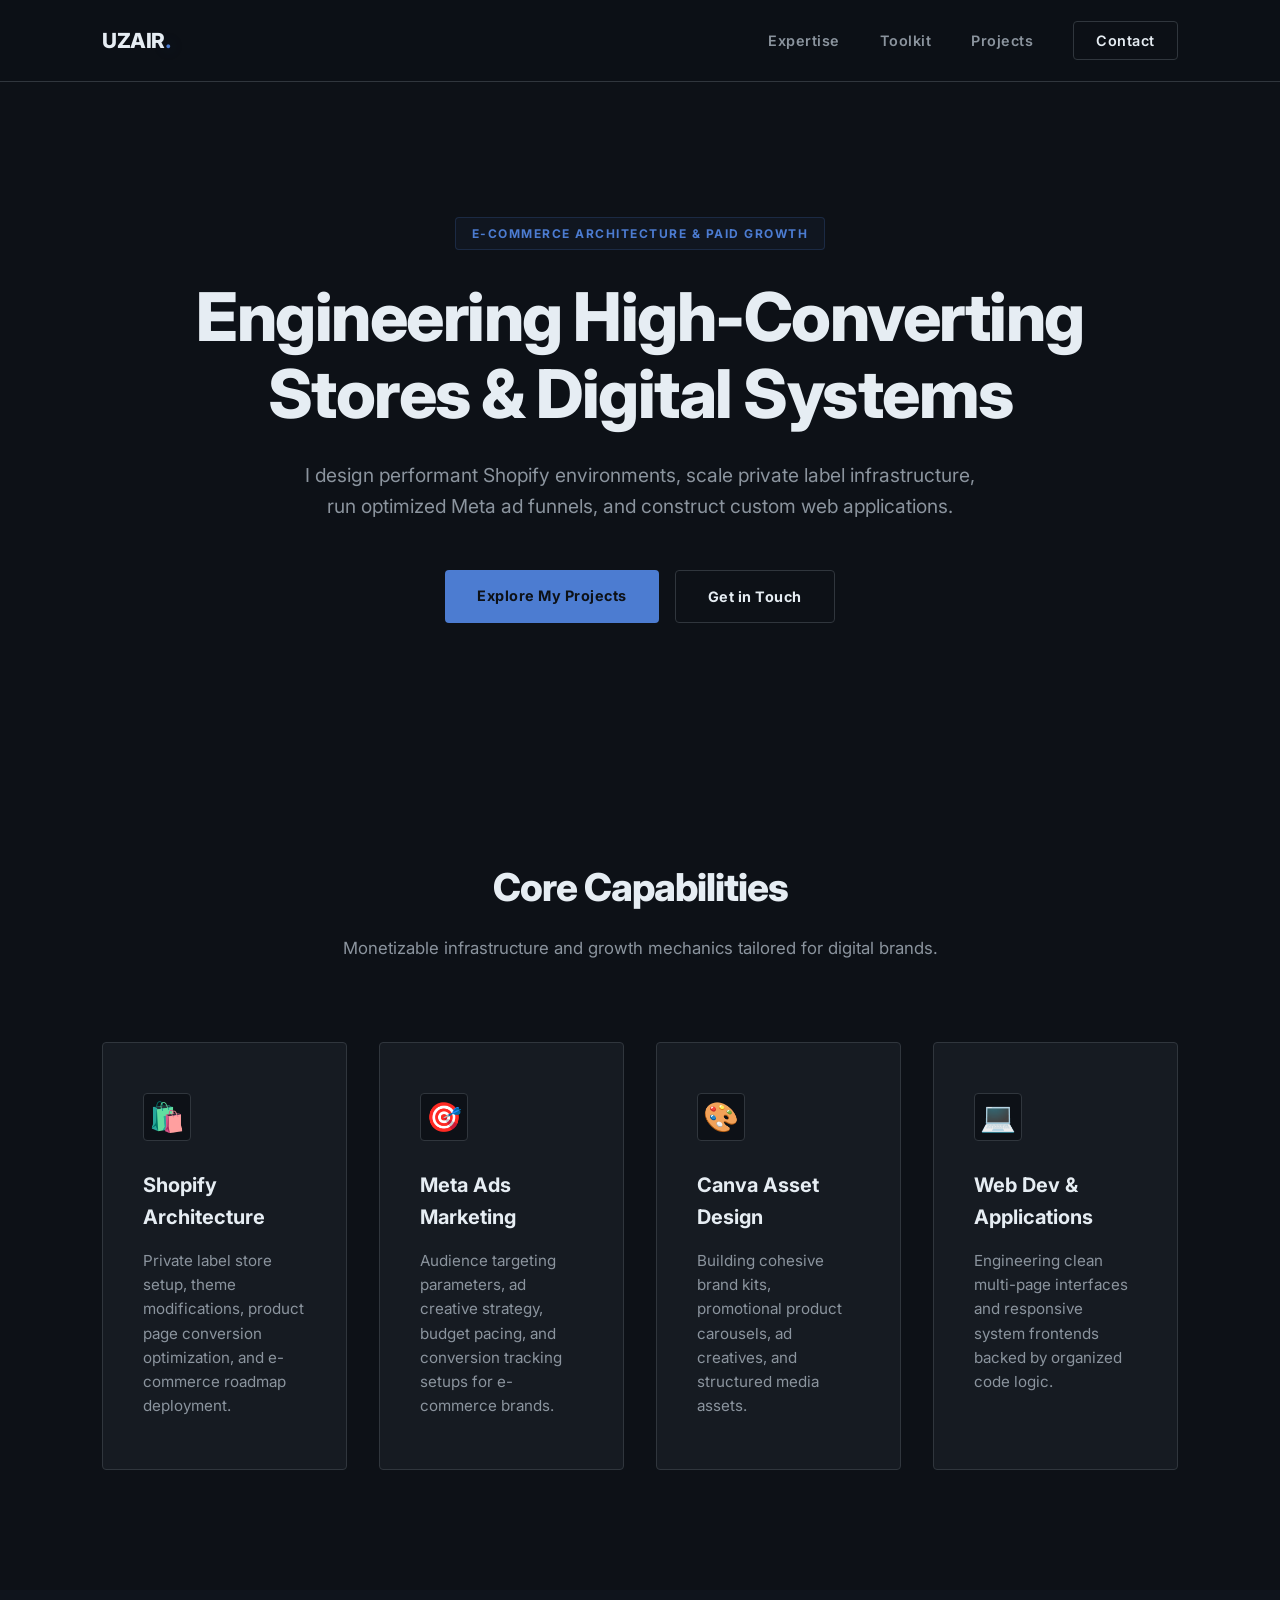
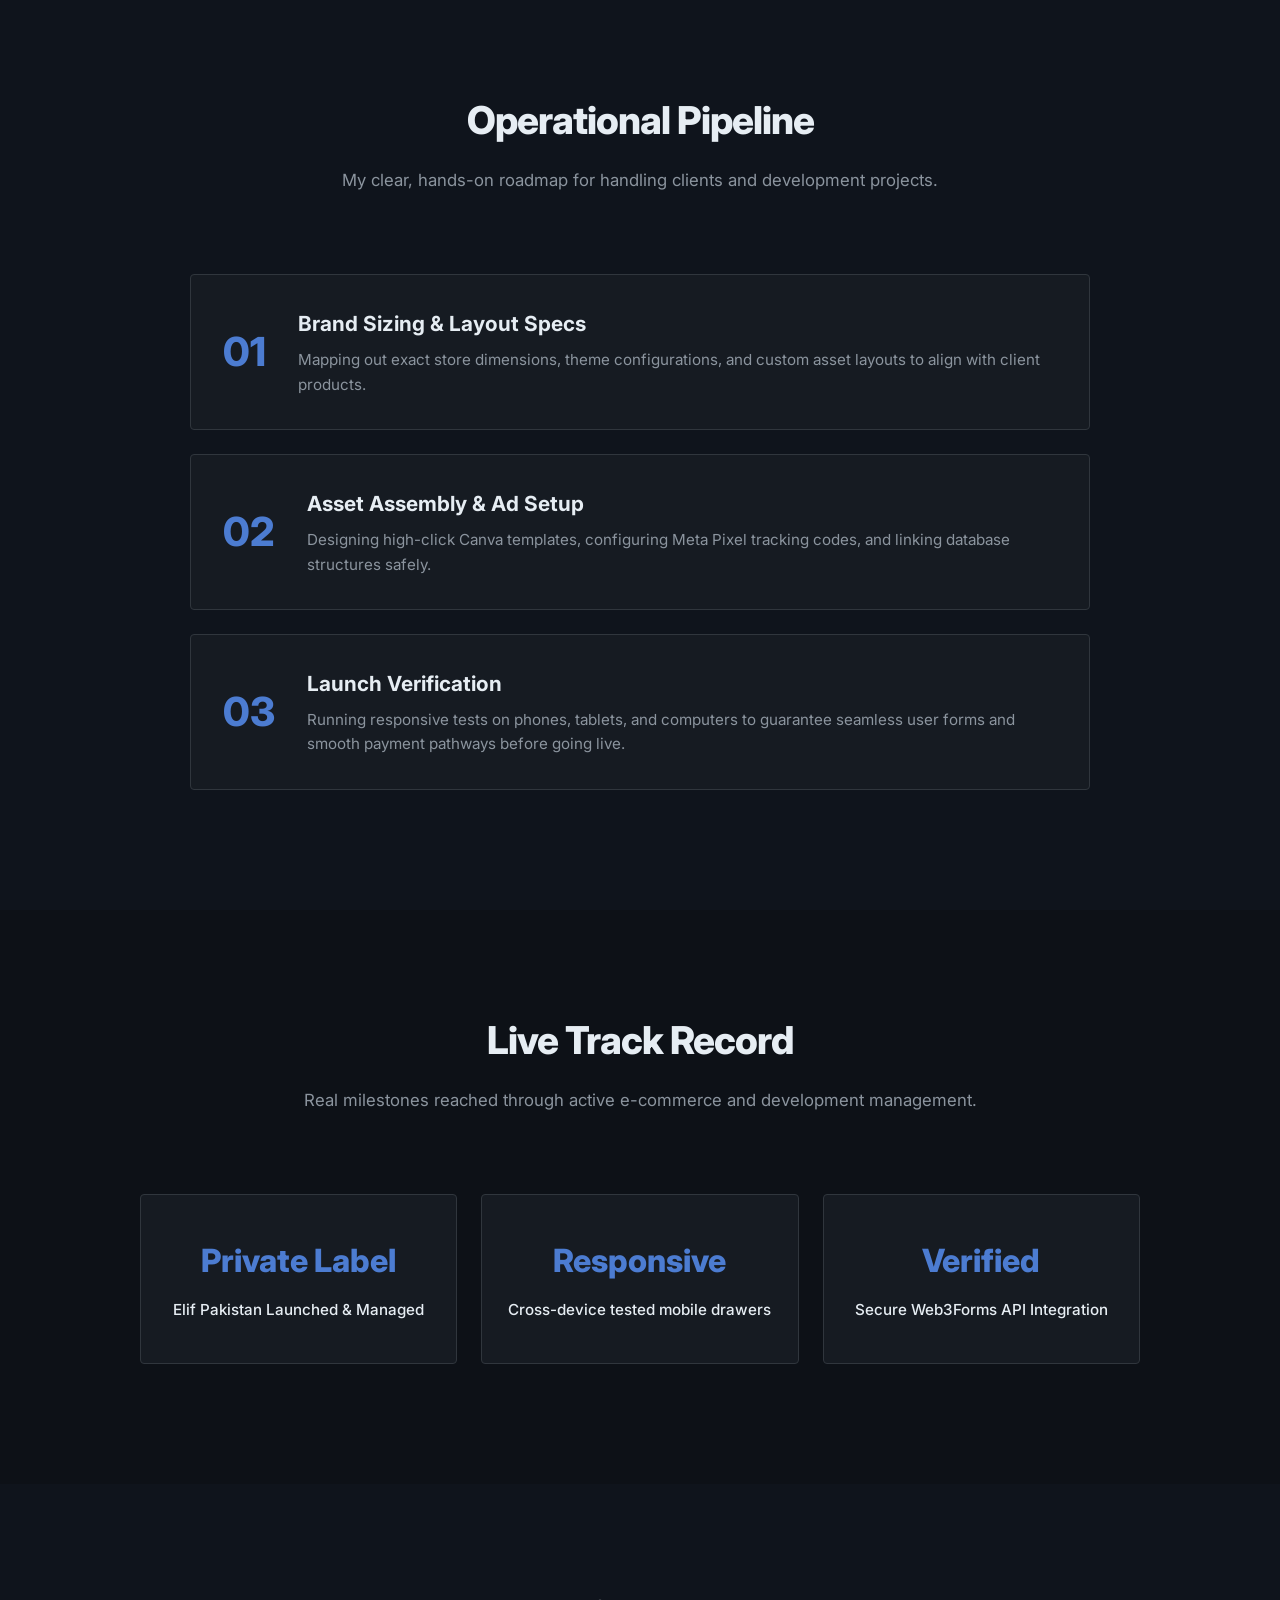
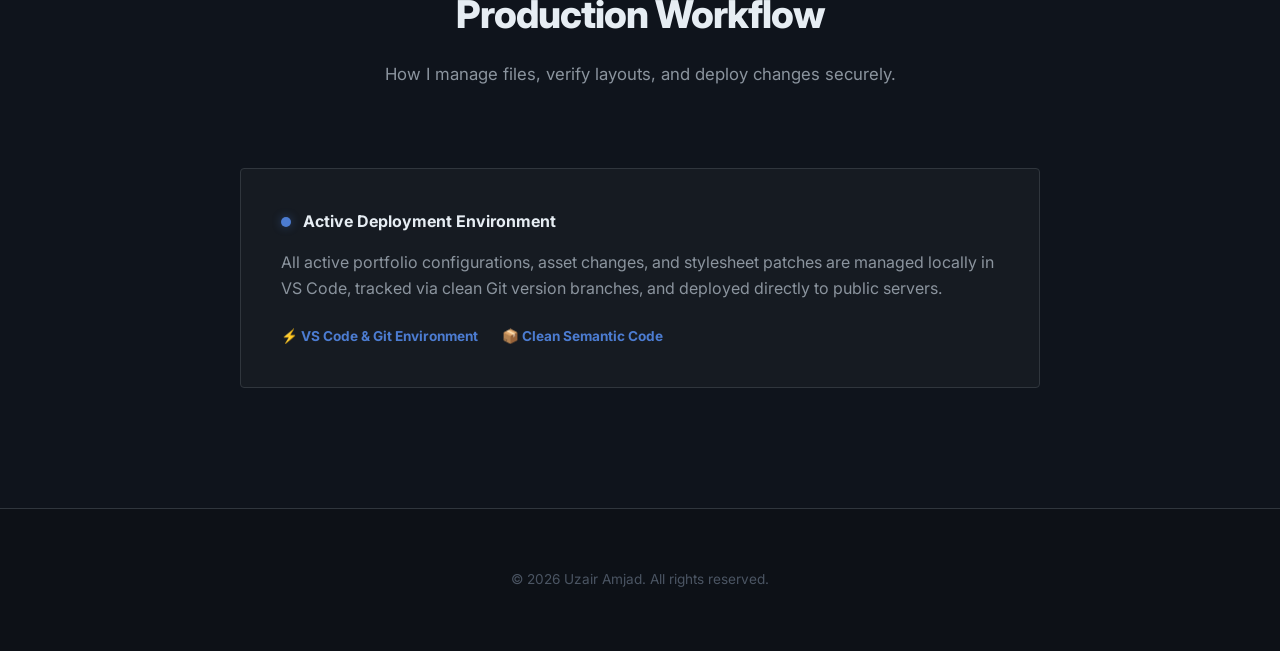
==== index.html @ b298b37c "initial local workspace setup" ====
<!DOCTYPE html>
<html lang="en">
<head>
    <meta charset="UTF-8">
    <meta name="viewport" content="width=device-width, initial-scale=1.0">
    <title>Uzair Amjad | Shopify Developer & Digital Specialist</title>
    <link rel="preconnect" href="https://fonts.googleapis.com">
    <link rel="preconnect" href="https://fonts.gstatic.com" crossorigin>
    <link href="https://fonts.googleapis.com/css2?family=Inter:wght@300;400;500;600;700;800&display=swap" rel="stylesheet">
    <link rel="stylesheet" href="https://unpkg.com/aos@next/dist/aos.css">
    <link rel="stylesheet" href="index.css">
</head>
<body>
    <header class="navbar" data-aos="fade-down" data-aos-duration="1000">
        <a href="index.html" class="logo">Uzair<span>.</span></a>
        
        <button class="menu-toggle" aria-label="Toggle navigation" onclick="toggleMenu()">
            <span class="bar"></span>
            <span class="bar"></span>
            <span class="bar"></span>
        </button>

        <nav class="nav-container">
            <button class="menu-close" aria-label="Close navigation" onclick="toggleMenu()">×</button>
            <ul class="nav-links">
                <li><a href="index.html#services" onclick="closeMenu()">Expertise</a></li>
                <li><a href="toolkit.html" onclick="closeMenu()">Toolkit</a></li>
                <li><a href="projects.html" onclick="closeMenu()">Projects</a></li>
                <li><a href="contact.html" class="nav-btn" onclick="closeMenu()">Contact</a></li>
            </ul>
        </nav>
    </header>

    <section class="hero">
        <div class="hero-content">
            <span class="badge" data-aos="fade-up" data-aos-duration="800">E-Commerce Architecture & Paid Growth</span>
            <h1 data-aos="fade-up" data-aos-delay="150" data-aos-duration="900">Engineering High-Converting Stores & Digital Systems</h1>
            <p data-aos="fade-up" data-aos-delay="300" data-aos-duration="900">I design performant Shopify environments, scale private label infrastructure, run optimized Meta ad funnels, and construct custom web applications.</p>
            <div class="hero-buttons" data-aos="fade-up" data-aos-delay="450" data-aos-duration="900">
                <a href="projects.html" class="btn btn-primary">Explore My Projects</a>
                <a href="contact.html" class="btn btn-secondary">Get in Touch</a>
            </div>
        </div>
    </section>

    <section id="services" class="section">
        <div class="section-header" data-aos="fade-up" data-aos-duration="1000">
            <h2>Core Capabilities</h2>
            <p>Monetizable infrastructure and growth mechanics tailored for digital brands.</p>
        </div>
        <div class="services-grid">
            <div class="service-card" data-aos="fade-up" data-aos-delay="100" data-aos-duration="800">
                <div class="service-icon">🛍️</div>
                <h3>Shopify Architecture</h3>
                <p>Private label store setup, theme modifications, product page conversion optimization, and e-commerce roadmap deployment.</p>
            </div>
            <div class="service-card" data-aos="fade-up" data-aos-delay="200" data-aos-duration="800">
                <div class="service-icon">🎯</div>
                <h3>Meta Ads Marketing</h3>
                <p>Audience targeting parameters, ad creative strategy, budget pacing, and conversion tracking setups for e-commerce brands.</p>
            </div>
            <div class="service-card" data-aos="fade-up" data-aos-delay="300" data-aos-duration="800">
                <div class="service-icon">🎨</div>
                <h3>Canva Asset Design</h3>
                <p>Building cohesive brand kits, promotional product carousels, ad creatives, and structured media assets.</p>
            </div>
            <div class="service-card" data-aos="fade-up" data-aos-delay="400" data-aos-duration="800">
                <div class="service-icon">💻</div>
                <h3>Web Dev & Applications</h3>
                <p>Engineering clean multi-page interfaces and responsive system frontends backed by organized code logic.</p>
            </div>
        </div>
    </section>

    <section class="section bg-alt">
        <div class="section-header" data-aos="fade-up" data-aos-duration="1000">
            <h2>Operational Pipeline</h2>
            <p>My clear, hands-on roadmap for handling clients and development projects.</p>
        </div>
        <div class="workflow-stack">
            <div class="workflow-step" data-aos="fade-right" data-aos-duration="800">
                <div class="step-number">01</div>
                <div class="step-info">
                    <h3>Brand Sizing & Layout Specs</h3>
                    <p>Mapping out exact store dimensions, theme configurations, and custom asset layouts to align with client products.</p>
                </div>
            </div>
            <div class="workflow-step" data-aos="fade-left" data-aos-duration="800">
                <div class="step-number">02</div>
                <div class="step-info">
                    <h3>Asset Assembly & Ad Setup</h3>
                    <p>Designing high-click Canva templates, configuring Meta Pixel tracking codes, and linking database structures safely.</p>
                </div>
            </div>
            <div class="workflow-step" data-aos="fade-right" data-aos-duration="800">
                <div class="step-number">03</div>
                <div class="step-info">
                    <h3>Launch Verification</h3>
                    <p>Running responsive tests on phones, tablets, and computers to guarantee seamless user forms and smooth payment pathways before going live.</p>
                </div>
            </div>
        </div>
    </section>

    <section class="section">
        <div class="section-header" data-aos="fade-up" data-aos-duration="1000">
            <h2>Live Track Record</h2>
            <p>Real milestones reached through active e-commerce and development management.</p>
        </div>
        <div class="metrics-grid">
            <div class="metric-card" data-aos="zoom-in" data-aos-delay="100">
                <div class="metric-value">Private Label</div>
                <div class="metric-label">Elif Pakistan Launched & Managed</div>
            </div>
            <div class="metric-card" data-aos="zoom-in" data-aos-delay="200">
                <div class="metric-value">Responsive</div>
                <div class="metric-label">Cross-device tested mobile drawers</div>
            </div>
            <div class="metric-card" data-aos="zoom-in" data-aos-delay="300">
                <div class="metric-value">Verified</div>
                <div class="metric-label">Secure Web3Forms API Integration</div>
            </div>
        </div>
    </section>

    <section class="section bg-alt">
        <div class="section-header" data-aos="fade-up" data-aos-duration="1000">
            <h2>Production Workflow</h2>
            <p>How I manage files, verify layouts, and deploy changes securely.</p>
        </div>
        <div class="github-card" data-aos="fade-up" data-aos-duration="900">
            <div class="gh-header">
                <div class="gh-indicator"></div>
                <h4>Active Deployment Environment</h4>
            </div>
            <p class="gh-text">All active portfolio configurations, asset changes, and stylesheet patches are managed locally in VS Code, tracked via clean Git version branches, and deployed directly to public servers.</p>
            <div class="gh-meta">
                <span>⚡ VS Code & Git Environment</span>
                <span>📦 Clean Semantic Code</span>
            </div>
        </div>
    </section>

    <footer>
        <p>© 2026 Uzair Amjad. All rights reserved.</p>
    </footer>

    <script src="https://unpkg.com/aos@next/dist/aos.js"></script>
    <script>
        AOS.init({
            offset: 100,
            delay: 30,
            duration: 800,
            easing: 'ease-out-quint',
            once: true
        });
        function toggleMenu() { document.querySelector('.nav-container').classList.toggle('active'); }
        function closeMenu() { document.querySelector('.nav-container').classList.remove('active'); }
    </script>
</body>
</html>
---- index.css ----
:root {
  --bg-dark: #0D1117;
  --bg-card: #161B22;
  --bg-alt: #0f141c;
  --accent: #4C7CD1;
  --accent-hover: #7FA6E8;
  --accent-rgb: 76, 124, 209;
  --text-main: #E6EDF3;
  --text-muted: #8B949E;
  --border: #30363D;
  --border-hover: #444c56;
}

* {
  margin: 0;
  padding: 0;
  box-sizing: border-box;
  font-family: 'Inter', sans-serif;
  scroll-behavior: smooth;
}
body {
  background-color: var(--bg-dark);
  color: var(--text-main);
  line-height: 1.6;
  overflow-x: hidden;
}

.navbar {
  display: flex;
  justify-content: space-between;
  align-items: center;
  padding: 24px 8%;
  border-bottom: 1px solid var(--border);
  background: rgba(13, 17, 23, 0.85);
  backdrop-filter: blur(20px);
  -webkit-backdrop-filter: blur(20px);
  position: sticky;
  top: 0;
  z-index: 100;
}
.logo {
  font-size: 1.3rem;
  font-weight: 800;
  letter-spacing: -0.5px;
  text-transform: uppercase;
  text-decoration: none;
  color: var(--text-main);
}
.logo span {
  color: var(--accent);
  text-shadow: 0 0 15px rgba(var(--accent-rgb), 0.4);
}
.nav-links {
  display: flex;
  list-style: none;
  align-items: center;
  gap: 40px;
}
.nav-links a {
  color: var(--text-muted);
  text-decoration: none;
  font-weight: 600;
  font-size: 0.9rem;
  letter-spacing: 0.5px;
  transition: all 0.25s ease;
}
.nav-links a:hover, .active-link {
  color: var(--accent-hover) !important;
}
.nav-btn {
  border: 1px solid var(--border);
  padding: 10px 22px;
  border-radius: 4px;
  color: var(--text-main) !important;
  transition: all 0.25s ease;
}
.nav-btn:hover, .active-btn {
  background: transparent;
  color: var(--accent-hover) !important;
  border-color: var(--accent-hover) !important;
}
.menu-toggle {
  display: none;
  flex-direction: column;
  justify-content: space-between;
  width: 22px;
  height: 14px;
  background: transparent;
  border: none;
  cursor: pointer;
  z-index: 101;
}
.menu-toggle .bar {
  width: 100%;
  height: 2px;
  background-color: var(--text-main);
  transition: all 0.3s ease;
}
.menu-close {
  display: none;
}

.hero {
  min-height: 75vh;
  display: flex;
  flex-direction: column;
  align-items: center;
  justify-content: center;
  text-align: center;
  padding: 0 4%;
}
.hero-content {
  max-width: 900px;
}
.badge {
  display: inline-block;
  background: rgba(var(--accent-rgb), 0.05);
  color: var(--accent);
  border: 1px solid rgba(var(--accent-rgb), 0.2);
  padding: 6px 16px;
  border-radius: 4px;
  font-size: 0.75rem;
  font-weight: 700;
  margin-bottom: 28px;
  text-transform: uppercase;
  letter-spacing: 1.5px;
}
.hero h1 {
  font-size: clamp(2.2rem, 6vw, 4.2rem);
  font-weight: 800;
  line-height: 1.15;
  letter-spacing: -1.5px;
  margin-bottom: 28px;
}
.hero p {
  font-size: 1.2rem;
  color: var(--text-muted);
  max-width: 680px;
  margin: 0 auto 48px auto;
}
.hero-buttons {
  display: flex;
  gap: 16px;
  justify-content: center;
}

.section {
  padding: 100px 8% 120px 8%;
}
.subpage-content {
  min-height: 85vh;
  padding-top: 140px;
}
.bg-alt {
  background-color: var(--bg-alt);
}
.section-header {
  text-align: center;
  margin-bottom: 80px;
}
.section-header h2 {
  font-size: 2.4rem;
  font-weight: 800;
  letter-spacing: -1px;
  margin-bottom: 16px;
}
.section-header p {
  color: var(--text-muted);
  font-size: 1.05rem;
}
.btn {
  padding: 14px 32px;
  border-radius: 4px;
  text-decoration: none;
  font-weight: 700;
  font-size: 0.9rem;
  letter-spacing: 0.5px;
  transition: all 0.3s cubic-bezier(0.16, 1, 0.3, 1);
}
.btn-primary {
  background: var(--accent);
  color: var(--bg-dark);
}
.btn-primary:hover {
  background: var(--accent-hover);
  color: var(--bg-dark);
}
.btn-secondary {
  background: transparent;
  color: var(--text-main);
  border: 1px solid var(--border);
}
.btn-secondary:hover {
  border-color: var(--accent);
  background: rgba(var(--accent-rgb), 0.02);
  color: var(--accent-hover);
}

.services-grid {
  display: grid;
  grid-template-columns: 1fr;
  gap: 32px;
}
.service-card {
  background-color: var(--bg-card);
  border: 1px solid var(--border);
  padding: 50px 40px;
  border-radius: 4px;
  transition: all 0.4s cubic-bezier(0.16, 1, 0.3, 1);
}
.service-icon {
  font-size: 1.8rem;
  margin-bottom: 28px;
  background: var(--bg-dark);
  width: 48px;
  height: 48px;
  display: flex;
  align-items: center;
  justify-content: center;
  border-radius: 4px;
  border: 1px solid var(--border);
}
.service-card:hover .service-icon {
  border-color: var(--accent-hover);
  color: var(--accent-hover);
}
.service-card h3 {
  font-size: 1.25rem;
  margin-bottom: 16px;
  font-weight: 700;
}
.service-card p {
  color: var(--text-muted);
  font-size: 0.95rem;
}

.workflow-stack {
  display: flex;
  flex-direction: column;
  gap: 24px;
  max-width: 900px;
  margin: 0 auto;
}
.workflow-step {
  display: flex;
  gap: 32px;
  background: var(--bg-card);
  border: 1px solid var(--border);
  padding: 32px;
  border-radius: 4px;
  align-items: center;
  transition: border-color 0.3s ease;
}
.step-number {
  font-size: 2.5rem;
  font-weight: 800;
  color: var(--accent);
}
.step-info h3 {
  font-size: 1.3rem;
  margin-bottom: 8px;
}
.step-info p {
  color: var(--text-muted);
  font-size: 0.95rem;
}
.metrics-grid {
  display: grid;
  grid-template-columns: 1fr;
  gap: 24px;
  max-width: 1000px;
  margin: 0 auto;
}
.metric-card {
  background: var(--bg-card);
  border: 1px solid var(--border);
  padding: 40px 20px;
  text-align: center;
  border-radius: 4px;
  transition: transform 0.3s ease, border-color 0.3s ease;
}
.metric-value {
  font-size: 2rem;
  font-weight: 800;
  color: var(--accent);
  margin-bottom: 12px;
}
.metric-label {
  color: var(--text-main);
  font-weight: 500;
  font-size: 0.95rem;
}
.github-card {
  background: var(--bg-card);
  border: 1px solid var(--border);
  padding: 40px;
  max-width: 800px;
  margin: 0 auto;
  border-radius: 4px;
}
.gh-header {
  display: flex;
  align-items: center;
  gap: 12px;
  margin-bottom: 16px;
}
.gh-indicator {
  width: 10px;
  height: 10px;
  background: var(--accent);
  border-radius: 50%;
  box-shadow: 0 0 10px rgba(var(--accent-rgb), 0.4);
}
.gh-text {
  color: var(--text-muted);
  font-size: 1rem;
  margin-bottom: 24px;
}
.gh-meta {
  display: flex;
  gap: 24px;
  flex-wrap: wrap;
  font-size: 0.85rem;
  color: var(--accent);
  font-weight: 700;
}

.toolkit-grid {
  display: grid;
  grid-template-columns: 1fr;
  gap: 32px;
  max-width: 1100px;
  margin: 0 auto;
}
.toolkit-category-card {
  background: var(--bg-card);
  border: 1px solid var(--border);
  padding: 40px;
  border-radius: 6px;
  transition: all 0.3s ease;
}
.category-icon {
  font-size: 2rem;
  margin-bottom: 16px;
}
.toolkit-category-card h3 {
  font-size: 1.4rem;
  font-weight: 700;
  margin-bottom: 12px;
  letter-spacing: -0.3px;
}
.category-desc {
  color: var(--text-muted);
  font-size: 0.95rem;
  margin-bottom: 24px;
}
.horizontal-left {
  justify-content: flex-start !important;
}
.skills-wrapper {
  display: flex;
  flex-wrap: wrap;
  gap: 12px;
  justify-content: center;
}
.skill-tag {
  background: var(--bg-dark);
  border: 1px solid var(--border);
  padding: 10px 20px;
  border-radius: 4px;
  font-weight: 600;
  font-size: 0.85rem;
  color: var(--text-main);
  transition: all 0.25s ease;
}

.projects-grid {
  display: grid;
  grid-template-columns: 1fr;
  gap: 40px;
}
.work-card {
  background: var(--bg-card);
  border: 1px solid var(--border);
  border-radius: 4px;
  overflow: hidden;
  transition: all 0.4s cubic-bezier(0.16, 1, 0.3, 1);
}
.work-img-placeholder {
  background: var(--bg-dark);
  height: 280px;
  display: flex;
  align-items: center;
  justify-content: center;
  font-size: 1.2rem;
  font-weight: 700;
  color: var(--text-muted);
  border-bottom: 1px solid var(--border);
}
.work-info {
  padding: 40px;
}
.work-info span {
  color: var(--accent);
  font-size: 0.75rem;
  text-transform: uppercase;
  letter-spacing: 1.5px;
  font-weight: 700;
  display: block;
  margin-bottom: 12px;
}
.work-info h3 {
  font-size: 1.5rem;
  margin-bottom: 16px;
}
.work-info p {
  color: var(--text-muted);
  font-size: 0.95rem;
}

.contact-section {
  display: flex;
  justify-content: center;
}
.contact-card {
  background: var(--bg-card);
  border: 1px solid var(--border);
  padding: 80px 60px;
  border-radius: 4px;
  text-align: center;
  max-width: 850px;
  width: 100%;
}
.contact-card h2 {
  font-size: 2.2rem;
  margin-bottom: 16px;
}
.contact-card p {
  color: var(--text-muted);
  margin-bottom: 40px;
  max-width: 520px;
  margin-left: auto;
  margin-right: auto;
}
.contact-form {
  width: 100%;
  max-width: 550px;
  margin: 0 auto;
  display: flex;
  flex-direction: column;
  gap: 24px;
}
.form-group {
  width: 100%;
}
.form-input {
  width: 100%;
  padding: 16px 20px;
  background-color: var(--bg-dark);
  border: 1px solid var(--border);
  border-radius: 4px;
  color: var(--text-main);
  font-size: 0.95rem;
  outline: none;
  transition: all 0.25s ease;
}
.form-input:focus {
  border-color: var(--accent);
}
.form-input::placeholder {
  color: #4b5563;
}
.form-select {
  appearance: none;
  background-image: url("data:image/svg+xml;utf8,<svg xmlns='http://www.w3.org/2000/svg' width='24' height='24' viewBox='0 0 24 24' fill='none' stroke='%23444c56' stroke-width='2' stroke-linecap='round' stroke-linejoin='round'><polyline points='6 9 12 15 18 9'></polyline></svg>");
  background-repeat: no-repeat;
  background-position: right 20px center;
  background-size: 14px;
  cursor: pointer;
}
.form-select option {
  background-color: var(--bg-card);
  color: var(--text-main);
}
textarea.form-input {
  resize: vertical;
  min-height: 140px;
}
.submit-btn {
  width: 100%;
  border: none;
  cursor: pointer;
  padding: 16px;
  background: var(--accent);
  color: var(--bg-dark);
  font-weight: 700;
  transition: all 0.3s cubic-bezier(0.16, 1, 0.3, 1);
}
.submit-btn:hover {
  background: var(--accent-hover);
}
footer {
  text-align: center;
  padding: 60px 40px;
  color: #4b5563;
  border-top: 1px solid var(--border);
  font-size: 0.85rem;
}

.nav-links a {
  position: relative;
}
.nav-links a::after {
  content: '';
  position: absolute;
  bottom: -4px;
  left: 0;
  width: 100%;
  height: 1.5px;
  background-color: var(--accent-hover);
  transform: scaleX(0);
  transform-origin: right;
  transition: transform 0.35s cubic-bezier(0.16, 1, 0.3, 1);
}
.nav-links a:hover::after, 
.active-link::after {
  transform: scaleX(1);
  transform-origin: left;
}
.service-card, 
.work-card, 
.toolkit-category-card, 
.github-card,
.metric-card {
  transition: transform 0.4s cubic-bezier(0.16, 1, 0.3, 1), 
              border-color 0.4s cubic-bezier(0.16, 1, 0.3, 1), 
              box-shadow 0.4s cubic-bezier(0.16, 1, 0.3, 1) !important;
}
.service-card:hover, 
.toolkit-category-card:hover, 
.github-card:hover,
.metric-card:hover {
  transform: translateY(-8px) scale(1.01) !important;
  border-color: var(--accent-hover) !important;
  box-shadow: 0 20px 40px rgba(0, 0, 0, 0.5), 
              0 0 25px rgba(var(--accent-rgb), 0.08) !important;
}
.work-card:hover {
  transform: translateY(-6px) !important;
  border-color: var(--accent-hover) !important;
  box-shadow: 0 25px 50px rgba(0, 0, 0, 0.55), 
              0 0 30px rgba(var(--accent-rgb), 0.05) !important;
}
.workflow-step {
  transition: transform 0.35s cubic-bezier(0.16, 1, 0.3, 1), 
              border-color 0.35s cubic-bezier(0.16, 1, 0.3, 1),
              background-color 0.35s ease !important;
}
.workflow-step:hover {
  transform: translateX(10px) !important;
  border-color: var(--accent-hover) !important;
  background-color: #1c212a !important;
}
.skill-tag {
  transition: transform 0.3s cubic-bezier(0.16, 1, 0.3, 1), 
              border-color 0.3s cubic-bezier(0.16, 1, 0.3, 1), 
              color 0.3s ease, 
              box-shadow 0.3s ease !important;
}
.skill-tag:hover {
  transform: translateY(-4px) scale(1.05) !important;
  border-color: var(--accent-hover) !important;
  color: var(--accent-hover) !important;
  box-shadow: 0 8px 16px rgba(var(--accent-rgb), 0.15) !important;
}
.btn, .submit-btn {
  transition: transform 0.3s cubic-bezier(0.16, 1, 0.3, 1), 
              background-color 0.3s ease, 
              color 0.3s ease, 
              box-shadow 0.3s ease !important;
}
.btn:hover, .submit-btn:hover {
  transform: translateY(-3px) !important;
}
.btn-primary:hover, .submit-btn:hover {
  box-shadow: 0 12px 24px rgba(var(--accent-rgb), 0.2) !important;
}
.btn-secondary:hover {
  box-shadow: 0 12px 24px rgba(255, 255, 255, 0.02) !important;
}
.form-input {
  transition: border-color 0.25s ease, box-shadow 0.25s ease !important;
}
.form-input:hover {
  border-color: var(--border-hover);
}
.form-input:focus {
  box-shadow: 0 0 0 1px var(--accent-hover), 
              0 0 15px rgba(127, 166, 232, 0.15) !important;
}

@media (min-width: 768px) and (max-width: 1024px) {
  .services-grid, .projects-grid, .toolkit-grid { grid-template-columns: repeat(2, 1fr); gap: 24px; }
  .metrics-grid { grid-template-columns: repeat(3, 1fr); }
}
@media (min-width: 1025px) {
  .services-grid { grid-template-columns: repeat(4, 1fr); }
  .projects-grid, .toolkit-grid { grid-template-columns: repeat(2, 1fr); }
  .metrics-grid { grid-template-columns: repeat(3, 1fr); }
}
@media (max-width: 767px) {
  .navbar { padding: 20px 6%; }
  .menu-toggle { display: flex; }
  .nav-container {
    position: fixed;
    top: 0;
    right: -100%;
    width: 80%;
    max-width: 300px;
    height: 100vh;
    background-color: var(--bg-card);
    border-left: 1px solid var(--border);
    padding: 100px 40px;
    transition: right 0.4s cubic-bezier(0.16, 1, 0.3, 1);
    z-index: 200;
  }
  .nav-container.active { right: 0; }
  .menu-close {
    display: block; position: absolute; top: 24px; right: 24px; font-size: 1.8rem;
    background: transparent; border: none; color: var(--text-muted);
  }
  .nav-links { flex-direction: column; align-items: flex-start; gap: 40px; }
  .nav-links a { font-size: 1.1rem; text-transform: uppercase; }
  .nav-btn { border: none; padding: 0; color: var(--text-muted) !important; }
  .section { padding: 80px 6%; }
  .subpage-content { padding-top: 100px; }
  .hero h1 { font-size: 2rem; }
  .hero-buttons { flex-direction: column; width: 100%; max-width: 280px; margin: 0 auto; gap: 12px; }
  .btn { width: 100%; text-align: center; }
  .workflow-step { flex-direction: column; gap: 16px; text-align: center; }
  .toolkit-category-card { padding: 30px 20px; }
  
  .service-card:hover, 
  .toolkit-category-card:hover, 
  .github-card:hover,
  .metric-card:hover,
  .work-card:hover {
    transform: translateY(-3px) !important;
  }
  .workflow-step:hover {
    transform: translateX(5px) !important;
  }
}
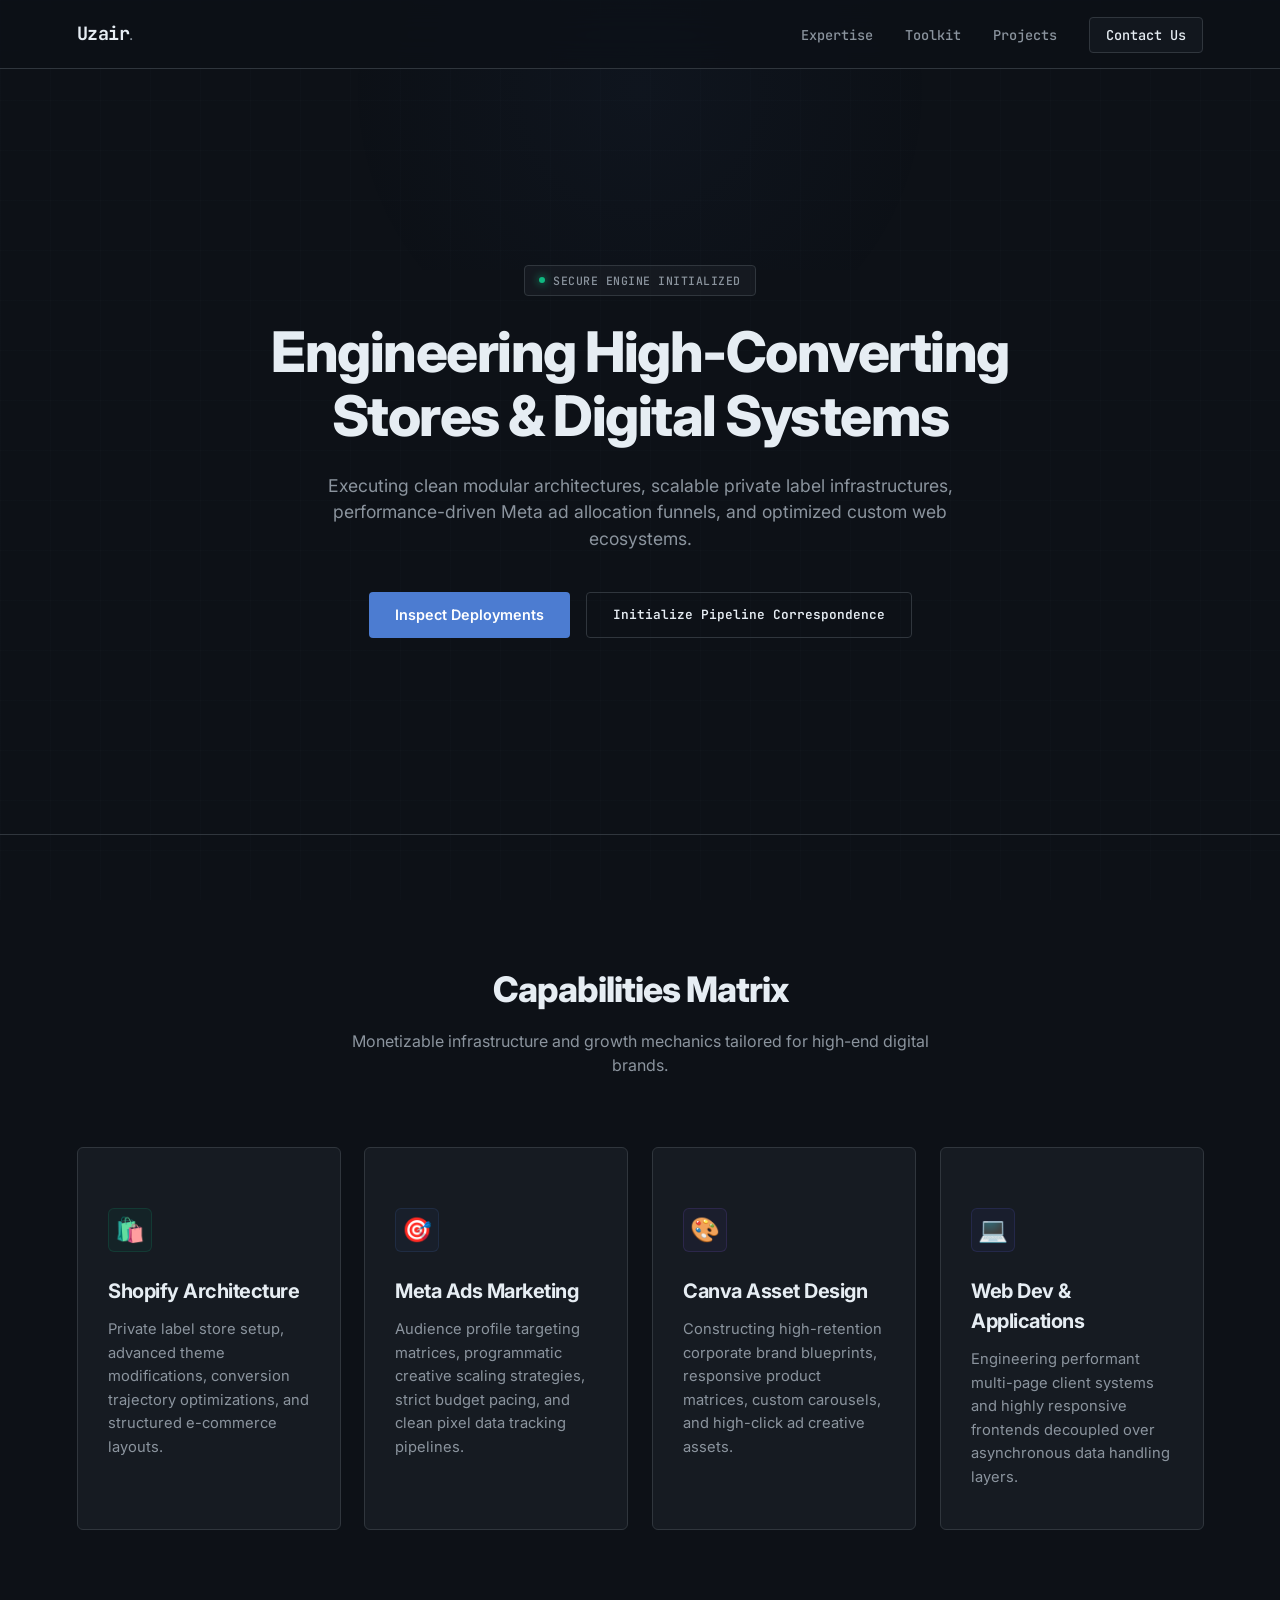
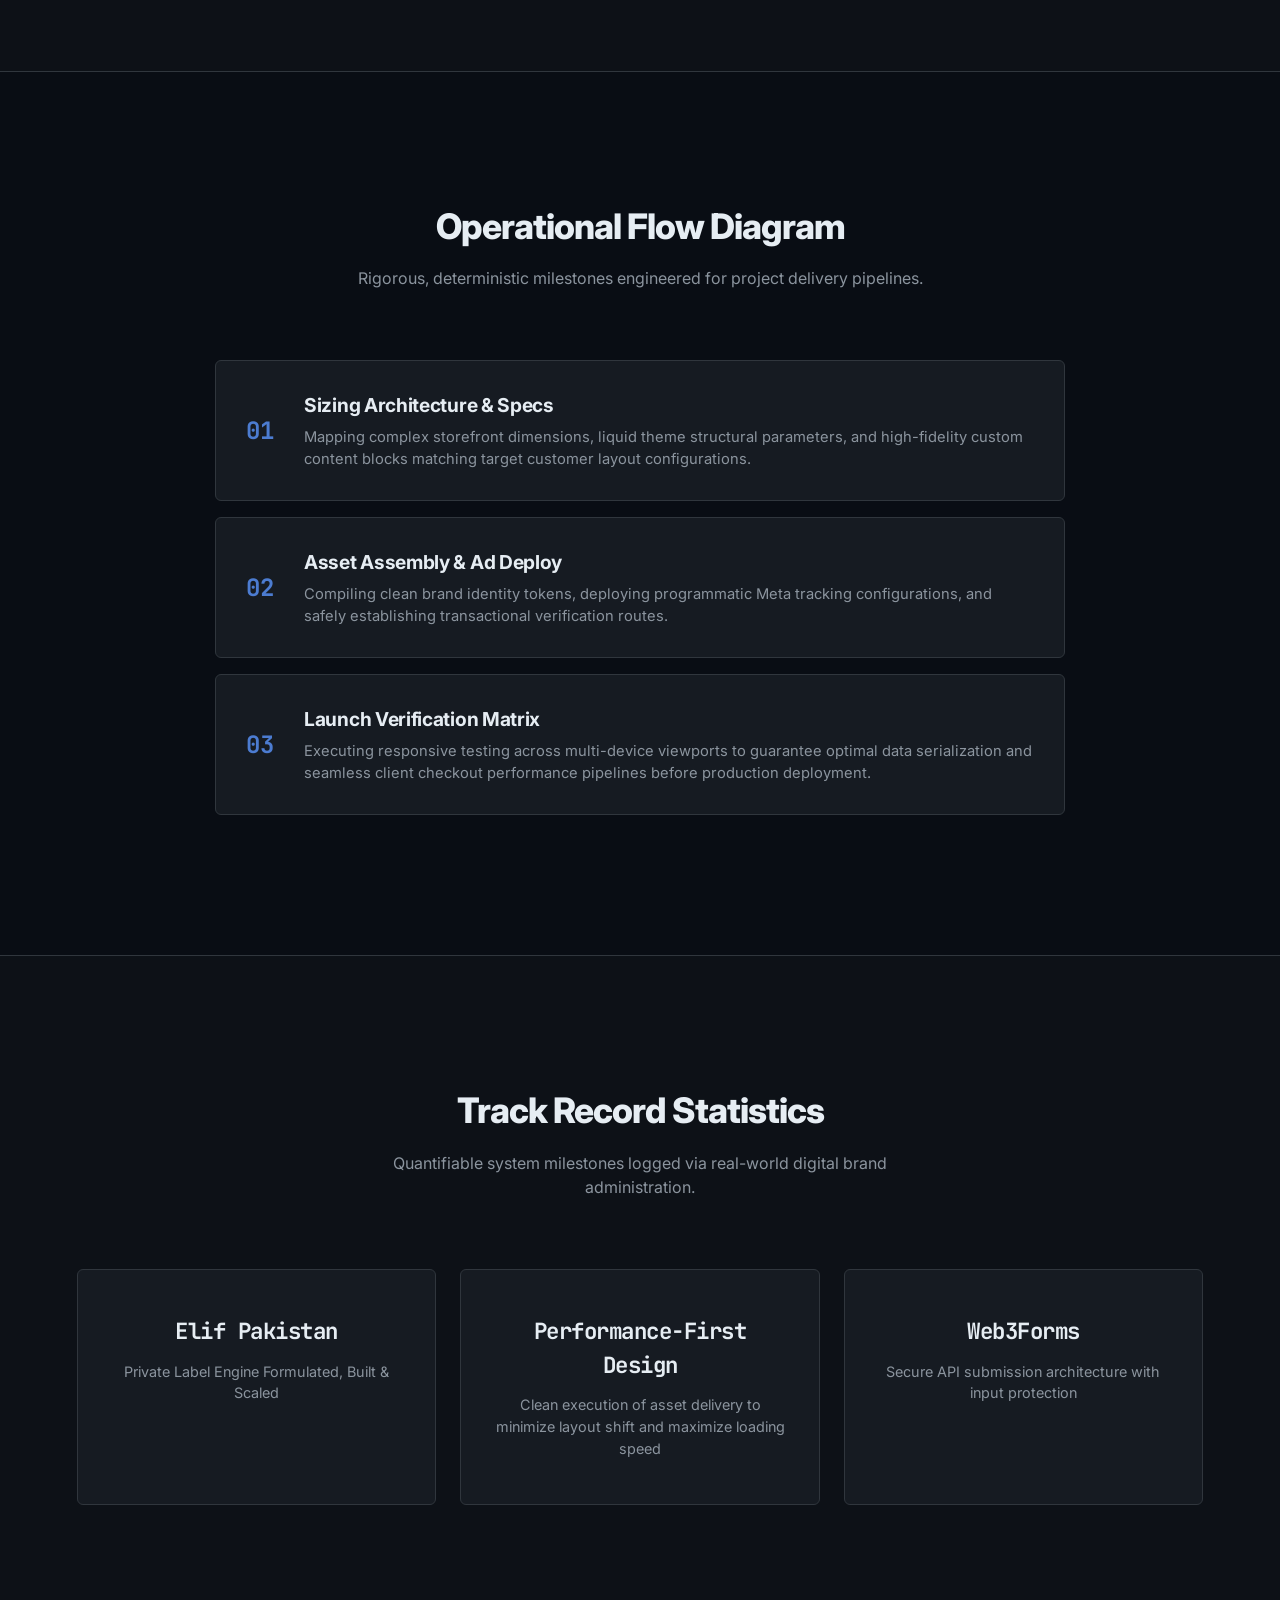
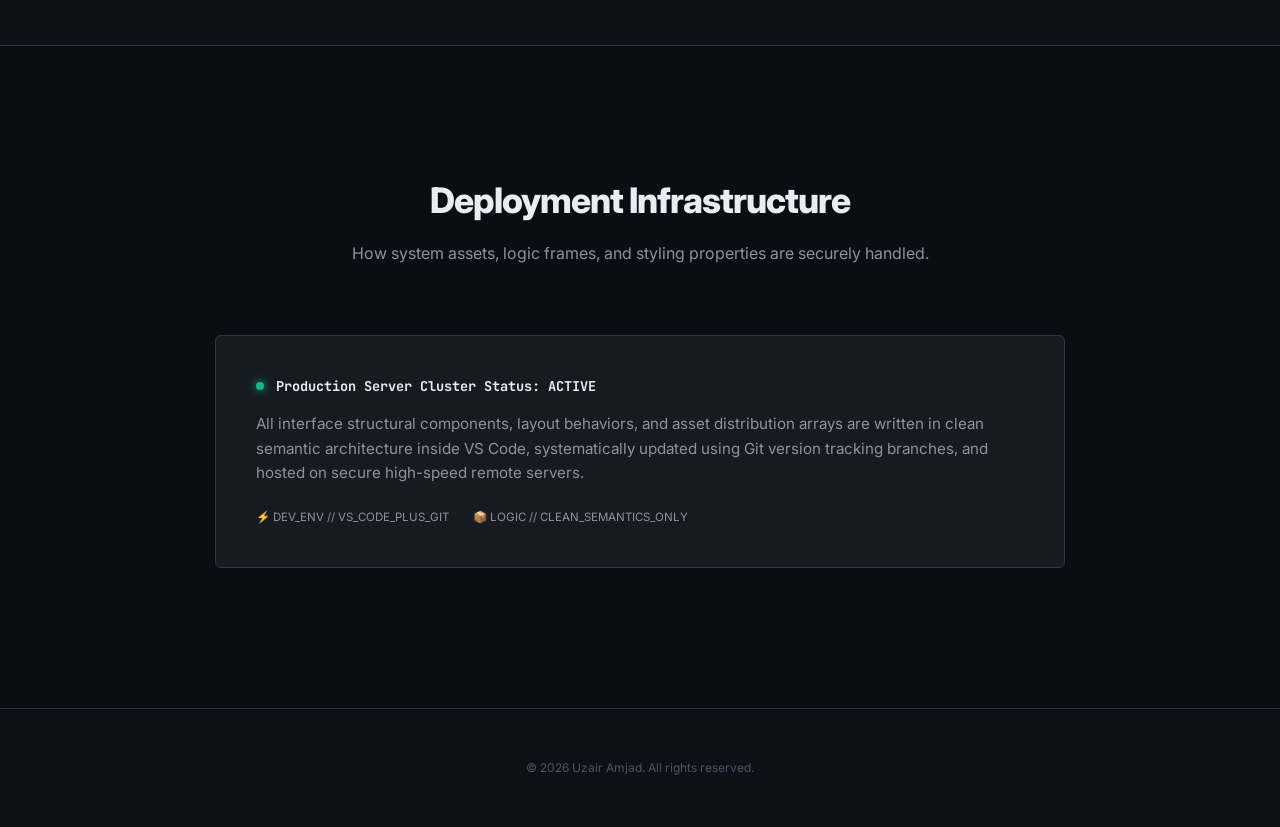
==== commit e039a465: "Build: Deploy premium system architecture theme and metrics updates" ====
--- a/index.html
+++ b/index.html
@@ -3,16 +3,19 @@
 <head>
     <meta charset="UTF-8">
     <meta name="viewport" content="width=device-width, initial-scale=1.0">
-    <title>Uzair Amjad | Shopify Developer & Digital Specialist</title>
+    <title>Uzair Amjad | Software Engineer & Paid Acquisition</title>
     <link rel="preconnect" href="https://fonts.googleapis.com">
     <link rel="preconnect" href="https://fonts.gstatic.com" crossorigin>
-    <link href="https://fonts.googleapis.com/css2?family=Inter:wght@300;400;500;600;700;800&display=swap" rel="stylesheet">
+    <link href="https://fonts.googleapis.com/css2?family=Inter:wght@300;400;500;600;700;800&family=JetBrains+Mono:wght@400;500;700&display=swap" rel="stylesheet">
     <link rel="stylesheet" href="https://unpkg.com/aos@next/dist/aos.css">
     <link rel="stylesheet" href="index.css">
 </head>
 <body>
+    <div class="matrix-grid-bg"></div>
+    <div class="ambient-glow"></div>
+
     <header class="navbar" data-aos="fade-down" data-aos-duration="1000">
-        <a href="index.html" class="logo">Uzair<span>.</span></a>
+        <a href="index.html" class="logo"><span class="logo-token"></span> Uzair<span>.</span></a>
         
         <button class="menu-toggle" aria-label="Toggle navigation" onclick="toggleMenu()">
             <span class="bar"></span>
@@ -26,77 +29,85 @@
                 <li><a href="index.html#services" onclick="closeMenu()">Expertise</a></li>
                 <li><a href="toolkit.html" onclick="closeMenu()">Toolkit</a></li>
                 <li><a href="projects.html" onclick="closeMenu()">Projects</a></li>
-                <li><a href="contact.html" class="nav-btn" onclick="closeMenu()">Contact</a></li>
+                <li><a href="contact.html" class="nav-btn" onclick="closeMenu()">Contact Us</a></li>
             </ul>
         </nav>
     </header>
 
     <section class="hero">
         <div class="hero-content">
-            <span class="badge" data-aos="fade-up" data-aos-duration="800">E-Commerce Architecture & Paid Growth</span>
+            <div class="badge" data-aos="fade-up" data-aos-duration="800">
+                <span class="badge-dot"></span> SECURE ENGINE INITIALIZED 
+            </div>
             <h1 data-aos="fade-up" data-aos-delay="150" data-aos-duration="900">Engineering High-Converting Stores & Digital Systems</h1>
-            <p data-aos="fade-up" data-aos-delay="300" data-aos-duration="900">I design performant Shopify environments, scale private label infrastructure, run optimized Meta ad funnels, and construct custom web applications.</p>
+            <p class="hero-desc" data-aos="fade-up" data-aos-delay="300" data-aos-duration="900">Executing clean modular architectures, scalable private label infrastructures, performance-driven Meta ad allocation funnels, and optimized custom web ecosystems.</p>
             <div class="hero-buttons" data-aos="fade-up" data-aos-delay="450" data-aos-duration="900">
-                <a href="projects.html" class="btn btn-primary">Explore My Projects</a>
-                <a href="contact.html" class="btn btn-secondary">Get in Touch</a>
+                <a href="projects.html" class="btn btn-primary">Inspect Deployments</a>
+                <a href="contact.html" class="btn btn-secondary">Initialize Pipeline Correspondence</a>
             </div>
         </div>
     </section>
 
     <section id="services" class="section">
         <div class="section-header" data-aos="fade-up" data-aos-duration="1000">
-            <h2>Core Capabilities</h2>
-            <p>Monetizable infrastructure and growth mechanics tailored for digital brands.</p>
+            <span class="section-index"></span>
+            <h2>Capabilities Matrix</h2>
+            <p>Monetizable infrastructure and growth mechanics tailored for high-end digital brands.</p>
         </div>
         <div class="services-grid">
             <div class="service-card" data-aos="fade-up" data-aos-delay="100" data-aos-duration="800">
-                <div class="service-icon">🛍️</div>
+                <div class="card-meta"></div>
+                <div class="service-icon icon-green">🛍️</div>
                 <h3>Shopify Architecture</h3>
-                <p>Private label store setup, theme modifications, product page conversion optimization, and e-commerce roadmap deployment.</p>
+                <p>Private label store setup, advanced theme modifications, conversion trajectory optimizations, and structured e-commerce layouts.</p>
             </div>
             <div class="service-card" data-aos="fade-up" data-aos-delay="200" data-aos-duration="800">
-                <div class="service-icon">🎯</div>
+                <div class="card-meta"></div>
+                <div class="service-icon icon-blue">🎯</div>
                 <h3>Meta Ads Marketing</h3>
-                <p>Audience targeting parameters, ad creative strategy, budget pacing, and conversion tracking setups for e-commerce brands.</p>
+                <p>Audience profile targeting matrices, programmatic creative scaling strategies, strict budget pacing, and clean pixel data tracking pipelines.</p>
             </div>
             <div class="service-card" data-aos="fade-up" data-aos-delay="300" data-aos-duration="800">
-                <div class="service-icon">🎨</div>
+                <div class="card-meta"></div>
+                <div class="service-icon icon-purple">🎨</div>
                 <h3>Canva Asset Design</h3>
-                <p>Building cohesive brand kits, promotional product carousels, ad creatives, and structured media assets.</p>
+                <p>Constructing high-retention corporate brand blueprints, responsive product matrices, custom carousels, and high-click ad creative assets.</p>
             </div>
             <div class="service-card" data-aos="fade-up" data-aos-delay="400" data-aos-duration="800">
-                <div class="service-icon">💻</div>
+                <div class="card-meta"></div>
+                <div class="service-icon icon-indigo">💻</div>
                 <h3>Web Dev & Applications</h3>
-                <p>Engineering clean multi-page interfaces and responsive system frontends backed by organized code logic.</p>
+                <p>Engineering performant multi-page client systems and highly responsive frontends decoupled over asynchronous data handling layers.</p>
             </div>
         </div>
     </section>
 
     <section class="section bg-alt">
         <div class="section-header" data-aos="fade-up" data-aos-duration="1000">
-            <h2>Operational Pipeline</h2>
-            <p>My clear, hands-on roadmap for handling clients and development projects.</p>
+            <span class="section-index"></span>
+            <h2>Operational Flow Diagram</h2>
+            <p>Rigorous, deterministic milestones engineered for project delivery pipelines.</p>
         </div>
         <div class="workflow-stack">
             <div class="workflow-step" data-aos="fade-right" data-aos-duration="800">
                 <div class="step-number">01</div>
                 <div class="step-info">
-                    <h3>Brand Sizing & Layout Specs</h3>
-                    <p>Mapping out exact store dimensions, theme configurations, and custom asset layouts to align with client products.</p>
+                    <h3>Sizing Architecture & Specs</h3>
+                    <p>Mapping complex storefront dimensions, liquid theme structural parameters, and high-fidelity custom content blocks matching target customer layout configurations.</p>
                 </div>
             </div>
             <div class="workflow-step" data-aos="fade-left" data-aos-duration="800">
                 <div class="step-number">02</div>
                 <div class="step-info">
-                    <h3>Asset Assembly & Ad Setup</h3>
-                    <p>Designing high-click Canva templates, configuring Meta Pixel tracking codes, and linking database structures safely.</p>
+                    <h3>Asset Assembly & Ad Deploy</h3>
+                    <p>Compiling clean brand identity tokens, deploying programmatic Meta tracking configurations, and safely establishing transactional verification routes.</p>
                 </div>
             </div>
             <div class="workflow-step" data-aos="fade-right" data-aos-duration="800">
                 <div class="step-number">03</div>
                 <div class="step-info">
-                    <h3>Launch Verification</h3>
-                    <p>Running responsive tests on phones, tablets, and computers to guarantee seamless user forms and smooth payment pathways before going live.</p>
+                    <h3>Launch Verification Matrix</h3>
+                    <p>Executing responsive testing across multi-device viewports to guarantee optimal data serialization and seamless client checkout performance pipelines before production deployment.</p>
                 </div>
             </div>
         </div>
@@ -104,58 +115,50 @@
 
     <section class="section">
         <div class="section-header" data-aos="fade-up" data-aos-duration="1000">
-            <h2>Live Track Record</h2>
-            <p>Real milestones reached through active e-commerce and development management.</p>
+            <span class="section-index"></span>
+            <h2>Track Record Statistics</h2>
+            <p>Quantifiable system milestones logged via real-world digital brand administration.</p>
         </div>
         <div class="metrics-grid">
             <div class="metric-card" data-aos="zoom-in" data-aos-delay="100">
-                <div class="metric-value">Private Label</div>
-                <div class="metric-label">Elif Pakistan Launched & Managed</div>
+                <div class="metric-value">Elif Pakistan</div>
+                <div class="metric-label">Private Label Engine Formulated, Built & Scaled</div>
             </div>
             <div class="metric-card" data-aos="zoom-in" data-aos-delay="200">
-                <div class="metric-value">Responsive</div>
-                <div class="metric-label">Cross-device tested mobile drawers</div>
+                <div class="metric-value">Performance-First Design</div>
+                <div class="metric-label">Clean execution of asset delivery to minimize layout shift and maximize loading speed</div>
             </div>
             <div class="metric-card" data-aos="zoom-in" data-aos-delay="300">
-                <div class="metric-value">Verified</div>
-                <div class="metric-label">Secure Web3Forms API Integration</div>
+                <div class="metric-value">Web3Forms</div>
+                <div class="metric-label">Secure API submission architecture with input protection</div>
             </div>
         </div>
     </section>
 
     <section class="section bg-alt">
         <div class="section-header" data-aos="fade-up" data-aos-duration="1000">
-            <h2>Production Workflow</h2>
-            <p>How I manage files, verify layouts, and deploy changes securely.</p>
+            <span class="section-index"></span>
+            <h2>Deployment Infrastructure</h2>
+            <p>How system assets, logic frames, and styling properties are securely handled.</p>
         </div>
         <div class="github-card" data-aos="fade-up" data-aos-duration="900">
             <div class="gh-header">
                 <div class="gh-indicator"></div>
-                <h4>Active Deployment Environment</h4>
+                <h4>Production Server Cluster Status: ACTIVE</h4>
             </div>
-            <p class="gh-text">All active portfolio configurations, asset changes, and stylesheet patches are managed locally in VS Code, tracked via clean Git version branches, and deployed directly to public servers.</p>
+            <p class="gh-text">All interface structural components, layout behaviors, and asset distribution arrays are written in clean semantic architecture inside VS Code, systematically updated using Git version tracking branches, and hosted on secure high-speed remote servers.</p>
             <div class="gh-meta">
-                <span>⚡ VS Code & Git Environment</span>
-                <span>📦 Clean Semantic Code</span>
+                <span>⚡ DEV_ENV // VS_CODE_PLUS_GIT</span>
+                <span>📦 LOGIC // CLEAN_SEMANTICS_ONLY</span>
             </div>
         </div>
     </section>
 
-    <footer>
+    <footer class="footer">
         <p>© 2026 Uzair Amjad. All rights reserved.</p>
     </footer>
 
     <script src="https://unpkg.com/aos@next/dist/aos.js"></script>
-    <script>
-        AOS.init({
-            offset: 100,
-            delay: 30,
-            duration: 800,
-            easing: 'ease-out-quint',
-            once: true
-        });
-        function toggleMenu() { document.querySelector('.nav-container').classList.toggle('active'); }
-        function closeMenu() { document.querySelector('.nav-container').classList.remove('active'); }
-    </script>
+    <script src="script.js"></script>
 </body>
 </html>
--- a/index.css
+++ b/index.css
@@ -1,16 +1,14 @@
 :root {
   --bg-dark: #0D1117;
   --bg-card: #161B22;
-  --bg-alt: #0f141c;
-  --accent: #4C7CD1;
-  --accent-hover: #7FA6E8;
-  --accent-rgb: 76, 124, 209;
+  --bg-alt: #090d14;
+  --accent-tech: #4C7CD1;
+  --accent-growth: #10b981;
   --text-main: #E6EDF3;
   --text-muted: #8B949E;
   --border: #30363D;
-  --border-hover: #444c56;
-}
-
+  --font-mono: 'JetBrains Mono', ui-monospace, monospace;
+}
 * {
   margin: 0;
   padding: 0;
@@ -21,282 +19,375 @@
 body {
   background-color: var(--bg-dark);
   color: var(--text-main);
-  line-height: 1.6;
+  line-height: 1.5;
   overflow-x: hidden;
 }
-
+.matrix-grid-bg {
+  position: fixed;
+  top: 0;
+  left: 0;
+  width: 100vw;
+  height: 100vh;
+  background-image: linear-gradient(rgba(48, 54, 61, 0.08) 1px, transparent 1px), linear-gradient(90deg, rgba(48, 54, 61, 0.08) 1px, transparent 1px);
+  background-size: 50px 50px;
+  z-index: -2;
+  pointer-events: none;
+}
+.ambient-glow {
+  position: fixed;
+  top: -10%;
+  left: 50%;
+  transform: translateX(-50%);
+  width: 60vw;
+  height: 40vh;
+  background: radial-gradient(circle, rgba(76, 124, 209, 0.04) 0%, transparent 70%);
+  z-index: -1;
+  pointer-events: none;
+}
 .navbar {
   display: flex;
   justify-content: space-between;
   align-items: center;
-  padding: 24px 8%;
+  padding: 20px 6%;
   border-bottom: 1px solid var(--border);
-  background: rgba(13, 17, 23, 0.85);
-  backdrop-filter: blur(20px);
-  -webkit-backdrop-filter: blur(20px);
+  background: rgba(13, 17, 23, 0.75);
+  backdrop-filter: blur(16px);
+  -webkit-backdrop-filter: blur(16px);
   position: sticky;
   top: 0;
   z-index: 100;
 }
 .logo {
-  font-size: 1.3rem;
-  font-weight: 800;
+  font-size: 1.15rem;
+  font-family: var(--font-mono);
+  font-weight: 700;
   letter-spacing: -0.5px;
-  text-transform: uppercase;
   text-decoration: none;
   color: var(--text-main);
 }
-.logo span {
-  color: var(--accent);
-  text-shadow: 0 0 15px rgba(var(--accent-rgb), 0.4);
-}
+.logo-token { color: var(--accent-tech); }
+.logo span { color: var(--text-muted); font-weight: 400; font-size: 0.95rem; }
 .nav-links {
   display: flex;
   list-style: none;
   align-items: center;
-  gap: 40px;
+  gap: 32px;
 }
 .nav-links a {
   color: var(--text-muted);
+  text-decoration: none;
+  font-family: var(--font-mono);
+  font-weight: 500;
+  font-size: 0.85rem;
+  transition: color 0.2s ease;
+}
+.nav-links a:hover, .nav-links a.active-link {
+  color: var(--accent-tech);
+}
+.nav-btn {
+  border: 1px solid var(--border);
+  padding: 8px 16px;
+  border-radius: 4px;
+  color: var(--text-main) !important;
+  background: rgba(48, 54, 61, 0.2);
+  transition: all 0.2s cubic-bezier(0.16, 1, 0.3, 1) !important;
+}
+.nav-btn:hover, .nav-btn.active-btn {
+  border-color: var(--accent-tech);
+  background: rgba(76, 124, 209, 0.05);
+  color: var(--accent-tech) !important;
+}
+.menu-toggle, .menu-close {
+  display: none;
+  background: none;
+  border: none;
+  color: var(--text-main);
+  cursor: pointer;
+}
+.menu-toggle .bar {
+  display: block;
+  width: 20px;
+  height: 2px;
+  margin: 4px auto;
+  background-color: var(--text-main);
+  transition: all 0.3s ease;
+}
+.hero {
+  min-height: 85vh;
+  display: flex;
+  flex-direction: column;
+  align-items: center;
+  justify-content: center;
+  text-align: center;
+  padding: 40px 20px;
+}
+.hero-content {
+  max-width: 900px;
+}
+.badge {
+  display: inline-flex;
+  align-items: center;
+  gap: 8px;
+  background: rgba(48, 54, 61, 0.25);
+  color: var(--text-muted);
+  border: 1px solid var(--border);
+  padding: 6px 14px;
+  border-radius: 4px;
+  font-size: 0.72rem;
+  font-family: var(--font-mono);
+  font-weight: 500;
+  margin-bottom: 24px;
+  letter-spacing: 0.5px;
+}
+.badge-dot {
+  width: 6px;
+  height: 6px;
+  background: var(--accent-growth);
+  border-radius: 50%;
+  box-shadow: 0 0 8px var(--accent-growth);
+}
+.hero h1 {
+  font-size: clamp(2.2rem, 5vw, 3.5rem);
+  font-weight: 800;
+  line-height: 1.15;
+  letter-spacing: -1.5px;
+  margin-bottom: 24px;
+}
+.hero-desc {
+  font-size: 1.1rem;
+  color: var(--text-muted);
+  max-width: 720px;
+  margin: 0 auto 40px auto;
+}
+.hero-buttons {
+  display: flex;
+  gap: 16px;
+  justify-content: center;
+}
+.btn {
+  padding: 12px 26px;
+  border-radius: 4px;
   text-decoration: none;
   font-weight: 600;
   font-size: 0.9rem;
-  letter-spacing: 0.5px;
-  transition: all 0.25s ease;
-}
-.nav-links a:hover, .active-link {
-  color: var(--accent-hover) !important;
-}
-.nav-btn {
-  border: 1px solid var(--border);
-  padding: 10px 22px;
-  border-radius: 4px;
-  color: var(--text-main) !important;
-  transition: all 0.25s ease;
-}
-.nav-btn:hover, .active-btn {
+  transition: all 0.2s cubic-bezier(0.16, 1, 0.3, 1);
+}
+.btn-primary {
+  background: var(--accent-tech);
+  color: #FFFFFF;
+}
+.btn-primary:hover {
+  background: #3563B3;
+  transform: translateY(-2px);
+  box-shadow: 0 10px 20px rgba(76, 124, 209, 0.15);
+}
+.btn-secondary {
   background: transparent;
-  color: var(--accent-hover) !important;
-  border-color: var(--accent-hover) !important;
-}
-.menu-toggle {
-  display: none;
-  flex-direction: column;
-  justify-content: space-between;
-  width: 22px;
-  height: 14px;
-  background: transparent;
-  border: none;
-  cursor: pointer;
-  z-index: 101;
-}
-.menu-toggle .bar {
-  width: 100%;
-  height: 2px;
-  background-color: var(--text-main);
-  transition: all 0.3s ease;
-}
-.menu-close {
-  display: none;
-}
-
-.hero {
-  min-height: 75vh;
-  display: flex;
-  flex-direction: column;
-  align-items: center;
-  justify-content: center;
-  text-align: center;
-  padding: 0 4%;
-}
-.hero-content {
-  max-width: 900px;
-}
-.badge {
-  display: inline-block;
-  background: rgba(var(--accent-rgb), 0.05);
-  color: var(--accent);
-  border: 1px solid rgba(var(--accent-rgb), 0.2);
-  padding: 6px 16px;
-  border-radius: 4px;
-  font-size: 0.75rem;
-  font-weight: 700;
-  margin-bottom: 28px;
-  text-transform: uppercase;
-  letter-spacing: 1.5px;
-}
-.hero h1 {
-  font-size: clamp(2.2rem, 6vw, 4.2rem);
-  font-weight: 800;
-  line-height: 1.15;
-  letter-spacing: -1.5px;
-  margin-bottom: 28px;
-}
-.hero p {
-  font-size: 1.2rem;
-  color: var(--text-muted);
-  max-width: 680px;
-  margin: 0 auto 48px auto;
-}
-.hero-buttons {
-  display: flex;
-  gap: 16px;
-  justify-content: center;
-}
-
+  color: var(--text-primary);
+  border: 1px solid var(--border);
+  font-family: var(--font-mono);
+  font-size: 0.8rem;
+}
+.btn-secondary:hover {
+  background: rgba(48, 54, 61, 0.15);
+  border-color: var(--text-muted);
+}
 .section {
-  padding: 100px 8% 120px 8%;
+  padding: 120px 6% 140px 6%;
+  border-top: 1px solid var(--border);
 }
 .subpage-content {
-  min-height: 85vh;
-  padding-top: 140px;
+  min-height: 80vh;
 }
 .bg-alt {
   background-color: var(--bg-alt);
 }
 .section-header {
   text-align: center;
-  margin-bottom: 80px;
+  margin-bottom: 70px;
+}
+.section-index {
+  display: block;
+  font-family: var(--font-mono);
+  font-size: 0.75rem;
+  color: var(--accent-tech);
+  margin-bottom: 8px;
+  letter-spacing: 1px;
 }
 .section-header h2 {
-  font-size: 2.4rem;
+  font-size: 2.2rem;
   font-weight: 800;
+  margin-bottom: 14px;
   letter-spacing: -1px;
-  margin-bottom: 16px;
 }
 .section-header p {
   color: var(--text-muted);
-  font-size: 1.05rem;
-}
-.btn {
-  padding: 14px 32px;
-  border-radius: 4px;
-  text-decoration: none;
-  font-weight: 700;
-  font-size: 0.9rem;
-  letter-spacing: 0.5px;
-  transition: all 0.3s cubic-bezier(0.16, 1, 0.3, 1);
-}
-.btn-primary {
-  background: var(--accent);
-  color: var(--bg-dark);
-}
-.btn-primary:hover {
-  background: var(--accent-hover);
-  color: var(--bg-dark);
-}
-.btn-secondary {
-  background: transparent;
-  color: var(--text-main);
-  border: 1px solid var(--border);
-}
-.btn-secondary:hover {
-  border-color: var(--accent);
-  background: rgba(var(--accent-rgb), 0.02);
-  color: var(--accent-hover);
-}
-
+  font-size: 1rem;
+  max-width: 600px;
+  margin: 0 auto;
+}
 .services-grid {
   display: grid;
   grid-template-columns: 1fr;
-  gap: 32px;
+  gap: 24px;
 }
 .service-card {
   background-color: var(--bg-card);
   border: 1px solid var(--border);
-  padding: 50px 40px;
-  border-radius: 4px;
-  transition: all 0.4s cubic-bezier(0.16, 1, 0.3, 1);
+  padding: 40px 30px;
+  border-radius: 6px;
+  cursor: pointer;
+  display: flex;
+  flex-direction: column;
+}
+.card-meta {
+  font-family: var(--font-mono);
+  font-size: 0.68rem;
+  color: var(--text-muted);
+  opacity: 0.5;
+  margin-bottom: 20px;
+  letter-spacing: 0.5px;
 }
 .service-icon {
-  font-size: 1.8rem;
-  margin-bottom: 28px;
-  background: var(--bg-dark);
-  width: 48px;
-  height: 48px;
+  font-size: 1.5rem;
+  margin-bottom: 24px;
+  width: 44px;
+  height: 44px;
   display: flex;
   align-items: center;
   justify-content: center;
-  border-radius: 4px;
-  border: 1px solid var(--border);
-}
-.service-card:hover .service-icon {
-  border-color: var(--accent-hover);
-  color: var(--accent-hover);
-}
+  border-radius: 6px;
+}
+.icon-green { background: rgba(16, 185, 129, 0.05); border: 1px solid rgba(16, 185, 129, 0.15); }
+.icon-blue { background: rgba(76, 124, 209, 0.05); border: 1px solid rgba(76, 124, 209, 0.15); }
+.icon-purple { background: rgba(139, 92, 246, 0.05); border: 1px solid rgba(139, 92, 246, 0.15); }
+.icon-indigo { background: rgba(99, 102, 241, 0.05); border: 1px solid rgba(99, 102, 241, 0.15); }
 .service-card h3 {
   font-size: 1.25rem;
-  margin-bottom: 16px;
+  margin-bottom: 12px;
   font-weight: 700;
+  letter-spacing: -0.5px;
 }
 .service-card p {
   color: var(--text-muted);
-  font-size: 0.95rem;
-}
-
+  font-size: 0.92rem;
+  line-height: 1.6;
+}
+.toolkit-grid {
+  display: grid;
+  grid-template-columns: 1fr;
+  gap: 24px;
+}
+.toolkit-category-card {
+  background-color: var(--bg-card);
+  border: 1px solid var(--border);
+  border-radius: 6px;
+  padding: 40px 30px;
+  display: flex;
+  flex-direction: column;
+  gap: 16px;
+  cursor: pointer;
+}
+.category-icon {
+  font-size: 1.5rem;
+  background: rgba(76, 124, 209, 0.05);
+  width: 44px;
+  height: 44px;
+  display: flex;
+  align-items: center;
+  justify-content: center;
+  border-radius: 6px;
+  border: 1px solid rgba(76, 124, 209, 0.15);
+}
+.toolkit-category-card h3 {
+  font-size: 1.25rem;
+  font-weight: 700;
+  color: var(--text-main);
+  letter-spacing: -0.5px;
+}
+.category-desc {
+  color: var(--text-muted);
+  font-size: 0.92rem;
+}
+.skills-wrapper.horizontal-left {
+  display: flex;
+  flex-wrap: wrap;
+  gap: 8px;
+  justify-content: flex-start;
+  margin-top: 8px;
+}
+.skill-tag {
+  background: rgba(13, 17, 23, 0.6);
+  border: 1px solid var(--border);
+  padding: 6px 12px;
+  border-radius: 4px;
+  font-family: var(--font-mono);
+  font-size: 0.75rem;
+  color: var(--text-main);
+}
 .workflow-stack {
   display: flex;
   flex-direction: column;
-  gap: 24px;
-  max-width: 900px;
+  gap: 16px;
+  max-width: 850px;
   margin: 0 auto;
 }
 .workflow-step {
   display: flex;
-  gap: 32px;
+  gap: 30px;
   background: var(--bg-card);
   border: 1px solid var(--border);
-  padding: 32px;
-  border-radius: 4px;
-  align-items: center;
-  transition: border-color 0.3s ease;
+  padding: 30px;
+  border-radius: 6px;
+  align-items: center;
 }
 .step-number {
-  font-size: 2.5rem;
-  font-weight: 800;
-  color: var(--accent);
+  font-family: var(--font-mono);
+  font-size: 1.5rem;
+  font-weight: 700;
+  color: var(--accent-tech);
 }
 .step-info h3 {
-  font-size: 1.3rem;
-  margin-bottom: 8px;
+  font-size: 1.2rem;
+  margin-bottom: 6px;
+  letter-spacing: -0.3px;
 }
 .step-info p {
   color: var(--text-muted);
-  font-size: 0.95rem;
+  font-size: 0.92rem;
 }
 .metrics-grid {
   display: grid;
   grid-template-columns: 1fr;
   gap: 24px;
-  max-width: 1000px;
-  margin: 0 auto;
 }
 .metric-card {
   background: var(--bg-card);
   border: 1px solid var(--border);
-  padding: 40px 20px;
+  padding: 45px 30px;
+  border-radius: 6px;
   text-align: center;
-  border-radius: 4px;
-  transition: transform 0.3s ease, border-color 0.3s ease;
 }
 .metric-value {
-  font-size: 2rem;
-  font-weight: 800;
-  color: var(--accent);
+  font-family: var(--font-mono);
+  font-size: 1.4rem;
+  font-weight: 700;
+  color: var(--text-main);
   margin-bottom: 12px;
+  letter-spacing: -0.5px;
 }
 .metric-label {
-  color: var(--text-main);
-  font-weight: 500;
-  font-size: 0.95rem;
+  color: var(--text-muted);
+  font-size: 0.9rem;
+  line-height: 1.5;
 }
 .github-card {
   background: var(--bg-card);
   border: 1px solid var(--border);
+  border-radius: 6px;
   padding: 40px;
-  max-width: 800px;
+  max-width: 850px;
   margin: 0 auto;
-  border-radius: 4px;
 }
 .gh-header {
   display: flex;
@@ -305,119 +396,76 @@
   margin-bottom: 16px;
 }
 .gh-indicator {
-  width: 10px;
-  height: 10px;
-  background: var(--accent);
+  width: 8px;
+  height: 8px;
+  background-color: var(--accent-growth);
   border-radius: 50%;
-  box-shadow: 0 0 10px rgba(var(--accent-rgb), 0.4);
+  box-shadow: 0 0 8px var(--accent-growth);
+}
+.gh-header h4 {
+  font-family: var(--font-mono);
+  font-size: 0.85rem;
+  font-weight: 700;
 }
 .gh-text {
   color: var(--text-muted);
-  font-size: 1rem;
+  font-size: 0.95rem;
+  line-height: 1.6;
   margin-bottom: 24px;
 }
 .gh-meta {
   display: flex;
+  flex-wrap: wrap;
   gap: 24px;
-  flex-wrap: wrap;
-  font-size: 0.85rem;
-  color: var(--accent);
-  font-weight: 700;
-}
-
-.toolkit-grid {
-  display: grid;
-  grid-template-columns: 1fr;
-  gap: 32px;
-  max-width: 1100px;
-  margin: 0 auto;
-}
-.toolkit-category-card {
-  background: var(--bg-card);
-  border: 1px solid var(--border);
-  padding: 40px;
-  border-radius: 6px;
-  transition: all 0.3s ease;
-}
-.category-icon {
-  font-size: 2rem;
-  margin-bottom: 16px;
-}
-.toolkit-category-card h3 {
-  font-size: 1.4rem;
-  font-weight: 700;
-  margin-bottom: 12px;
-  letter-spacing: -0.3px;
-}
-.category-desc {
-  color: var(--text-muted);
-  font-size: 0.95rem;
-  margin-bottom: 24px;
-}
-.horizontal-left {
-  justify-content: flex-start !important;
-}
-.skills-wrapper {
-  display: flex;
-  flex-wrap: wrap;
-  gap: 12px;
-  justify-content: center;
-}
-.skill-tag {
-  background: var(--bg-dark);
-  border: 1px solid var(--border);
-  padding: 10px 20px;
-  border-radius: 4px;
-  font-weight: 600;
-  font-size: 0.85rem;
-  color: var(--text-main);
-  transition: all 0.25s ease;
-}
-
+  color: var(--text-muted);
+  font-family: var(--font-mono);
+  font-size: 0.72rem;
+}
 .projects-grid {
   display: grid;
   grid-template-columns: 1fr;
-  gap: 40px;
+  gap: 24px;
 }
 .work-card {
   background: var(--bg-card);
   border: 1px solid var(--border);
-  border-radius: 4px;
+  border-radius: 6px;
   overflow: hidden;
-  transition: all 0.4s cubic-bezier(0.16, 1, 0.3, 1);
+  cursor: pointer;
 }
 .work-img-placeholder {
-  background: var(--bg-dark);
-  height: 280px;
-  display: flex;
-  align-items: center;
-  justify-content: center;
-  font-size: 1.2rem;
+  background: #0D1117;
+  border-bottom: 1px solid var(--border);
+  height: 160px;
+  display: flex;
+  align-items: center;
+  padding: 0 30px;
+  font-family: var(--font-mono);
+  font-size: 0.85rem;
   font-weight: 700;
-  color: var(--text-muted);
-  border-bottom: 1px solid var(--border);
+  color: var(--accent-tech);
 }
 .work-info {
-  padding: 40px;
+  padding: 30px;
 }
 .work-info span {
-  color: var(--accent);
-  font-size: 0.75rem;
-  text-transform: uppercase;
-  letter-spacing: 1.5px;
-  font-weight: 700;
+  font-family: var(--font-mono);
+  color: var(--text-muted);
+  opacity: 0.5;
+  font-size: 0.7rem;
   display: block;
+  margin-bottom: 8px;
+  letter-spacing: 0.5px;
+}
+.work-info h3 {
+  font-size: 1.3rem;
   margin-bottom: 12px;
-}
-.work-info h3 {
-  font-size: 1.5rem;
-  margin-bottom: 16px;
+  letter-spacing: -0.5px;
 }
 .work-info p {
   color: var(--text-muted);
-  font-size: 0.95rem;
-}
-
+  font-size: 0.92rem;
+}
 .contact-section {
   display: flex;
   justify-content: center;
@@ -425,229 +473,148 @@
 .contact-card {
   background: var(--bg-card);
   border: 1px solid var(--border);
-  padding: 80px 60px;
-  border-radius: 4px;
-  text-align: center;
-  max-width: 850px;
+  border-radius: 6px;
+  overflow: hidden;
+  max-width: 750px;
   width: 100%;
 }
-.contact-card h2 {
-  font-size: 2.2rem;
-  margin-bottom: 16px;
-}
-.contact-card p {
-  color: var(--text-muted);
-  margin-bottom: 40px;
-  max-width: 520px;
-  margin-left: auto;
-  margin-right: auto;
-}
+.terminal-bar {
+  background: #0D1117;
+  border-bottom: 1px solid var(--border);
+  padding: 12px 24px;
+  display: flex;
+  align-items: center;
+  justify-content: space-between;
+}
+.term-dots { display: flex; gap: 6px; }
+.t-dot { width: 8px; height: 8px; border-radius: 50%; background: var(--border); }
+.t-dot:nth-child(1) { background: #FF5F56; }
+.t-dot:nth-child(2) { background: #FFBD2E; }
+.t-dot:nth-child(3) { background: #27C93F; }
+.term-title { font-family: var(--font-mono); font-size: 0.72rem; color: var(--text-muted); }
+.contact-card h2 { font-size: 1.8rem; font-weight: 800; letter-spacing: -0.5px; padding: 40px 40px 10px 40px; text-align: left; }
+.contact-desc-text { color: var(--text-muted); font-size: 0.95rem; padding: 0 40px 20px 40px; text-align: left; }
 .contact-form {
   width: 100%;
-  max-width: 550px;
-  margin: 0 auto;
+  padding: 0 40px 40px 40px;
   display: flex;
   flex-direction: column;
-  gap: 24px;
-}
-.form-group {
-  width: 100%;
+  gap: 16px;
 }
 .form-input {
   width: 100%;
-  padding: 16px 20px;
-  background-color: var(--bg-dark);
+  padding: 14px 16px;
+  background-color: #0D1117;
   border: 1px solid var(--border);
   border-radius: 4px;
   color: var(--text-main);
-  font-size: 0.95rem;
+  font-family: var(--font-mono);
+  font-size: 0.82rem;
   outline: none;
-  transition: all 0.25s ease;
+  transition: all 0.2s ease;
 }
 .form-input:focus {
-  border-color: var(--accent);
-}
-.form-input::placeholder {
-  color: #4b5563;
+  border-color: var(--accent-tech);
 }
 .form-select {
   appearance: none;
-  background-image: url("data:image/svg+xml;utf8,<svg xmlns='http://www.w3.org/2000/svg' width='24' height='24' viewBox='0 0 24 24' fill='none' stroke='%23444c56' stroke-width='2' stroke-linecap='round' stroke-linejoin='round'><polyline points='6 9 12 15 18 9'></polyline></svg>");
+  background-image: url("data:image/svg+xml;utf8,<svg xmlns='http://www.w3.org/2000/svg' width='24' height='24' viewBox='0 0 24 24' fill='none' stroke='%238B949E' stroke-width='2' stroke-linecap='round' stroke-linejoin='round'><polyline points='6 9 12 15 18 9'></polyline></svg>");
   background-repeat: no-repeat;
-  background-position: right 20px center;
+  background-position: right 16px center;
   background-size: 14px;
-  cursor: pointer;
-}
-.form-select option {
-  background-color: var(--bg-card);
-  color: var(--text-main);
-}
-textarea.form-input {
-  resize: vertical;
-  min-height: 140px;
-}
-.submit-btn {
-  width: 100%;
-  border: none;
-  cursor: pointer;
-  padding: 16px;
-  background: var(--accent);
-  color: var(--bg-dark);
-  font-weight: 700;
-  transition: all 0.3s cubic-bezier(0.16, 1, 0.3, 1);
-}
-.submit-btn:hover {
-  background: var(--accent-hover);
-}
-footer {
+}
+.form-select option { background-color: var(--bg-card); color: var(--text-main); }
+.submit-btn { border: none; cursor: pointer; background: var(--accent-tech); color: #FFFFFF; font-family: var(--font-mono); font-weight: 700; font-size: 0.85rem; border-radius: 4px; padding: 16px; }
+.submit-btn:hover { background: #3563B3; }
+.footer {
   text-align: center;
-  padding: 60px 40px;
+  padding: 50px;
   color: #4b5563;
+  font-family: var(--font-mono);
+  font-size: 0.75rem;
   border-top: 1px solid var(--border);
-  font-size: 0.85rem;
 }
 
-.nav-links a {
-  position: relative;
-}
-.nav-links a::after {
-  content: '';
-  position: absolute;
-  bottom: -4px;
-  left: 0;
-  width: 100%;
-  height: 1.5px;
-  background-color: var(--accent-hover);
-  transform: scaleX(0);
-  transform-origin: right;
-  transition: transform 0.35s cubic-bezier(0.16, 1, 0.3, 1);
-}
-.nav-links a:hover::after, 
-.active-link::after {
-  transform: scaleX(1);
-  transform-origin: left;
-}
-.service-card, 
-.work-card, 
-.toolkit-category-card, 
-.github-card,
-.metric-card {
-  transition: transform 0.4s cubic-bezier(0.16, 1, 0.3, 1), 
-              border-color 0.4s cubic-bezier(0.16, 1, 0.3, 1), 
-              box-shadow 0.4s cubic-bezier(0.16, 1, 0.3, 1) !important;
-}
-.service-card:hover, 
-.toolkit-category-card:hover, 
-.github-card:hover,
-.metric-card:hover {
-  transform: translateY(-8px) scale(1.01) !important;
-  border-color: var(--accent-hover) !important;
-  box-shadow: 0 20px 40px rgba(0, 0, 0, 0.5), 
-              0 0 25px rgba(var(--accent-rgb), 0.08) !important;
-}
-.work-card:hover {
-  transform: translateY(-6px) !important;
-  border-color: var(--accent-hover) !important;
-  box-shadow: 0 25px 50px rgba(0, 0, 0, 0.55), 
-              0 0 30px rgba(var(--accent-rgb), 0.05) !important;
-}
-.workflow-step {
-  transition: transform 0.35s cubic-bezier(0.16, 1, 0.3, 1), 
-              border-color 0.35s cubic-bezier(0.16, 1, 0.3, 1),
-              background-color 0.35s ease !important;
-}
-.workflow-step:hover {
-  transform: translateX(10px) !important;
-  border-color: var(--accent-hover) !important;
-  background-color: #1c212a !important;
-}
-.skill-tag {
-  transition: transform 0.3s cubic-bezier(0.16, 1, 0.3, 1), 
-              border-color 0.3s cubic-bezier(0.16, 1, 0.3, 1), 
-              color 0.3s ease, 
-              box-shadow 0.3s ease !important;
-}
-.skill-tag:hover {
-  transform: translateY(-4px) scale(1.05) !important;
-  border-color: var(--accent-hover) !important;
-  color: var(--accent-hover) !important;
-  box-shadow: 0 8px 16px rgba(var(--accent-rgb), 0.15) !important;
-}
-.btn, .submit-btn {
-  transition: transform 0.3s cubic-bezier(0.16, 1, 0.3, 1), 
-              background-color 0.3s ease, 
-              color 0.3s ease, 
-              box-shadow 0.3s ease !important;
-}
-.btn:hover, .submit-btn:hover {
-  transform: translateY(-3px) !important;
-}
-.btn-primary:hover, .submit-btn:hover {
-  box-shadow: 0 12px 24px rgba(var(--accent-rgb), 0.2) !important;
-}
-.btn-secondary:hover {
-  box-shadow: 0 12px 24px rgba(255, 255, 255, 0.02) !important;
-}
-.form-input {
-  transition: border-color 0.25s ease, box-shadow 0.25s ease !important;
-}
-.form-input:hover {
-  border-color: var(--border-hover);
-}
-.form-input:focus {
-  box-shadow: 0 0 0 1px var(--accent-hover), 
-              0 0 15px rgba(127, 166, 232, 0.15) !important;
-}
-
-@media (min-width: 768px) and (max-width: 1024px) {
-  .services-grid, .projects-grid, .toolkit-grid { grid-template-columns: repeat(2, 1fr); gap: 24px; }
-  .metrics-grid { grid-template-columns: repeat(3, 1fr); }
-}
-@media (min-width: 1025px) {
-  .services-grid { grid-template-columns: repeat(4, 1fr); }
-  .projects-grid, .toolkit-grid { grid-template-columns: repeat(2, 1fr); }
-  .metrics-grid { grid-template-columns: repeat(3, 1fr); }
-}
-@media (max-width: 767px) {
-  .navbar { padding: 20px 6%; }
-  .menu-toggle { display: flex; }
+@media (max-width: 768px) {
+  .navbar { padding: 16px 5%; }
+  .menu-toggle { display: block; }
+  .menu-close {
+    display: block;
+    position: absolute;
+    top: 20px;
+    right: 5%;
+    font-size: 1.8rem;
+    background: none;
+    border: none;
+    color: var(--text-main);
+  }
   .nav-container {
     position: fixed;
     top: 0;
     right: -100%;
-    width: 80%;
-    max-width: 300px;
+    width: 85%;
+    max-width: 340px;
     height: 100vh;
-    background-color: var(--bg-card);
+    background: var(--bg-card);
     border-left: 1px solid var(--border);
-    padding: 100px 40px;
+    padding: 80px 30px;
+    flex-direction: column;
+    justify-content: flex-start;
     transition: right 0.4s cubic-bezier(0.16, 1, 0.3, 1);
     z-index: 200;
   }
   .nav-container.active { right: 0; }
-  .menu-close {
-    display: block; position: absolute; top: 24px; right: 24px; font-size: 1.8rem;
-    background: transparent; border: none; color: var(--text-muted);
-  }
-  .nav-links { flex-direction: column; align-items: flex-start; gap: 40px; }
-  .nav-links a { font-size: 1.1rem; text-transform: uppercase; }
-  .nav-btn { border: none; padding: 0; color: var(--text-muted) !important; }
-  .section { padding: 80px 6%; }
-  .subpage-content { padding-top: 100px; }
+  .nav-links { flex-direction: column; align-items: flex-start; gap: 28px; width: 100%; }
+  .nav-links a { font-size: 1rem; width: 100%; display: block; }
+  .nav-btn { text-align: center; margin-top: 12px; width: 100%; }
   .hero h1 { font-size: 2rem; }
-  .hero-buttons { flex-direction: column; width: 100%; max-width: 280px; margin: 0 auto; gap: 12px; }
-  .btn { width: 100%; text-align: center; }
-  .workflow-step { flex-direction: column; gap: 16px; text-align: center; }
-  .toolkit-category-card { padding: 30px 20px; }
-  
-  .service-card:hover, 
-  .toolkit-category-card:hover, 
-  .github-card:hover,
-  .metric-card:hover,
-  .work-card:hover {
-    transform: translateY(-3px) !important;
-  }
-  .workflow-step:hover {
-    transform: translateX(5px) !important;
-  }
+  .hero-buttons { flex-direction: column; width: 100%; max-width: 280px; }
+  .section { padding: 80px 4% 90px 4%; }
+  .workflow-step { flex-direction: column; align-items: flex-start; gap: 12px; padding: 24px; }
+  .contact-card h2 { padding: 30px 20px 10px 20px; font-size: 1.4rem; }
+  .contact-desc-text { padding: 0 20px 20px 20px; font-size: 0.88rem; }
+  .contact-form { padding: 0 20px 30px 20px; }
+}
+@media (min-width: 768px) {
+  .services-grid { grid-template-columns: repeat(2, 1fr); }
+  .metrics-grid { grid-template-columns: repeat(3, 1fr); }
+}
+@media (min-width: 1024px) {
+  .services-grid { grid-template-columns: repeat(4, 1fr); }
+  .toolkit-grid { grid-template-columns: repeat(3, 1fr); }
+  .projects-grid { grid-template-columns: repeat(2, 1fr); }
+}
+
+.service-card, .work-card, .toolkit-category-card {
+  transform-style: preserve-3d !important;
+  backface-visibility: hidden !important;
+  will-change: transform, box-shadow, z-index, top, left, width, height !important;
+  transition: transform 0.5s cubic-bezier(0.25, 1, 0.5, 1), box-shadow 0.5s cubic-bezier(0.25, 1, 0.5, 1), border-color 0.3s ease !important;
+}
+.kinetic-expanded-view {
+  position: fixed !important;
+  z-index: 99999 !important;
+  transition: all 0.6s cubic-bezier(0.16, 1, 0.3, 1) !important;
+  box-shadow: 0 30px 70px rgba(0, 0, 0, 0.8) !important;
+  border-color: var(--accent-tech) !important;
+  transform: translate(-50%, -50%) scale(1.03) !important;
+  cursor: default !important;
+}
+.kinetic-backdrop-blur {
+  position: fixed !important;
+  top: 0 !important;
+  left: 0 !important;
+  width: 100vw !important;
+  height: 100vh !important;
+  background: rgba(13, 17, 23, 0.85) !important;
+  backdrop-filter: blur(20px) !important;
+  -webkit-backdrop-filter: blur(20px) !important;
+  z-index: 99998 !important;
+  opacity: 0 !important;
+  pointer-events: none !important;
+  transition: opacity 0.5s cubic-bezier(0.16, 1, 0.3, 1) !important;
+}
+.kinetic-backdrop-blur.active {
+  opacity: 1 !important;
+  pointer-events: auto !important;
 }
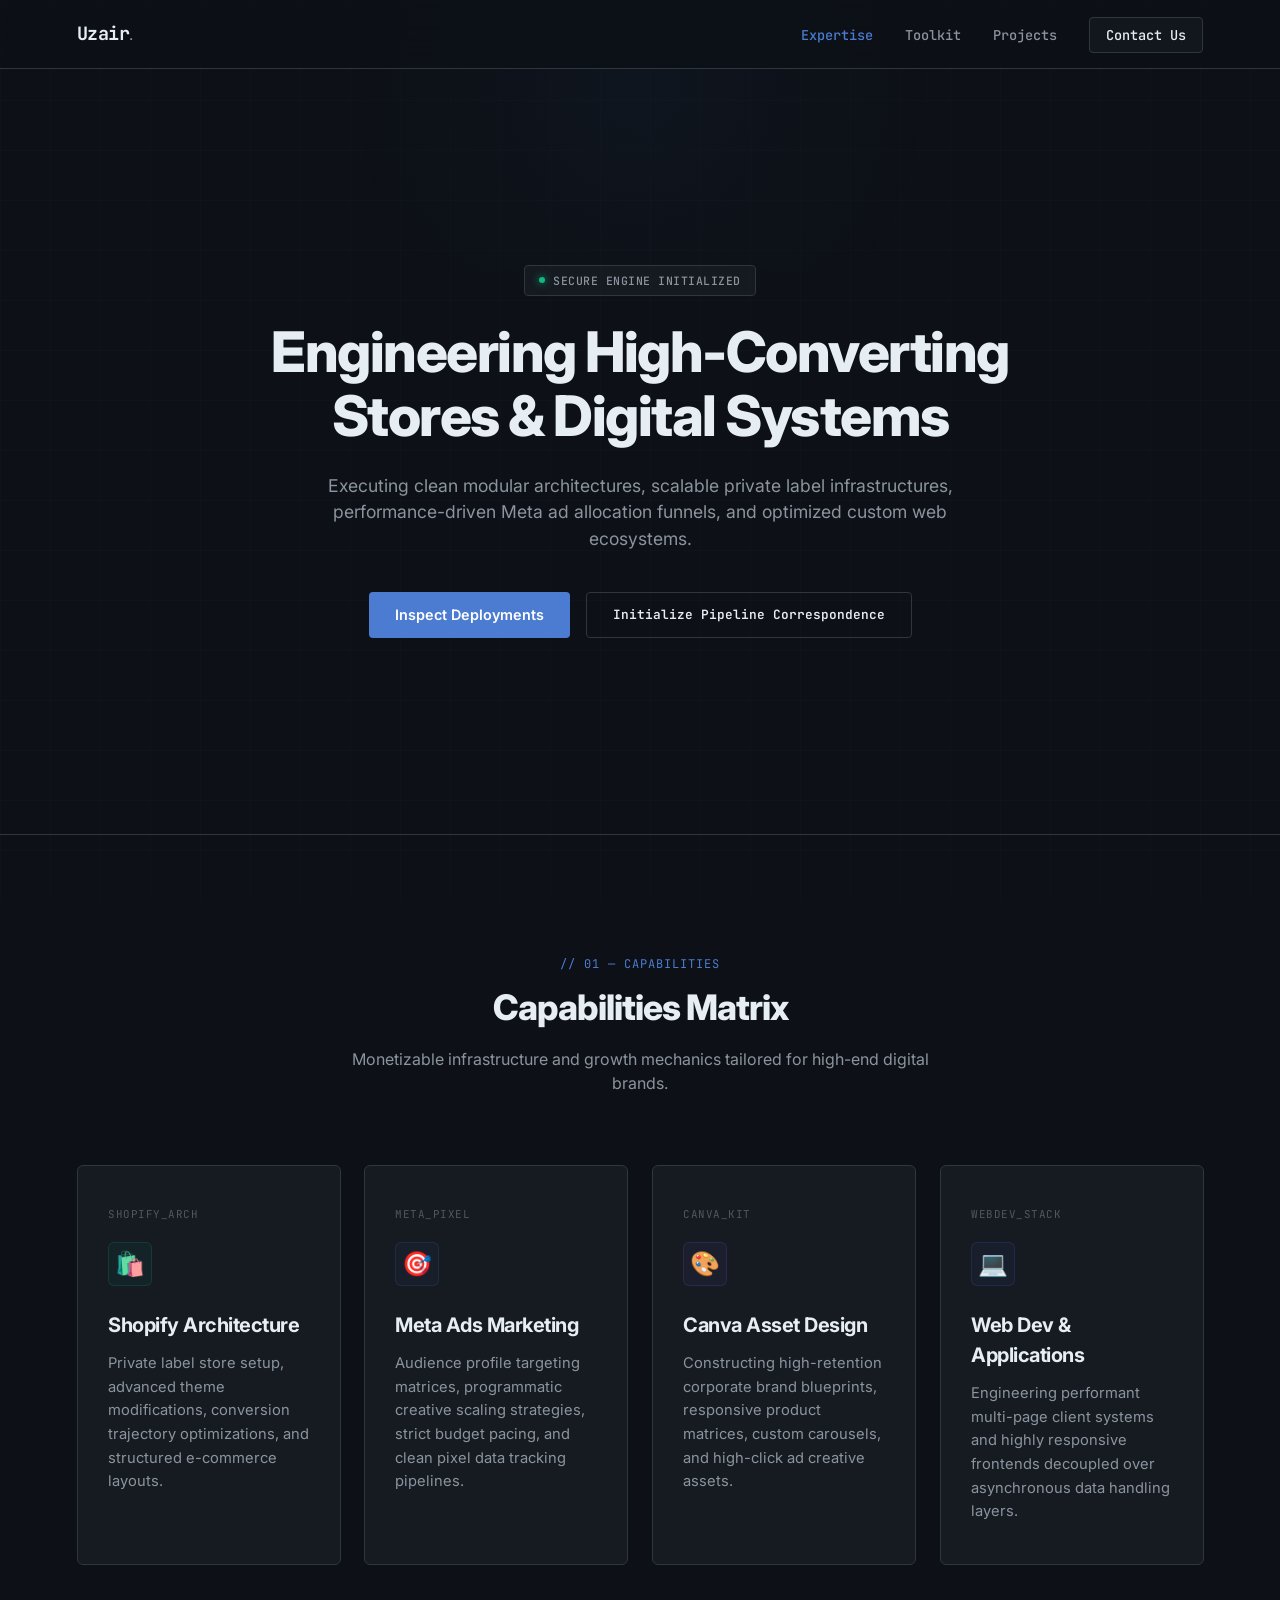
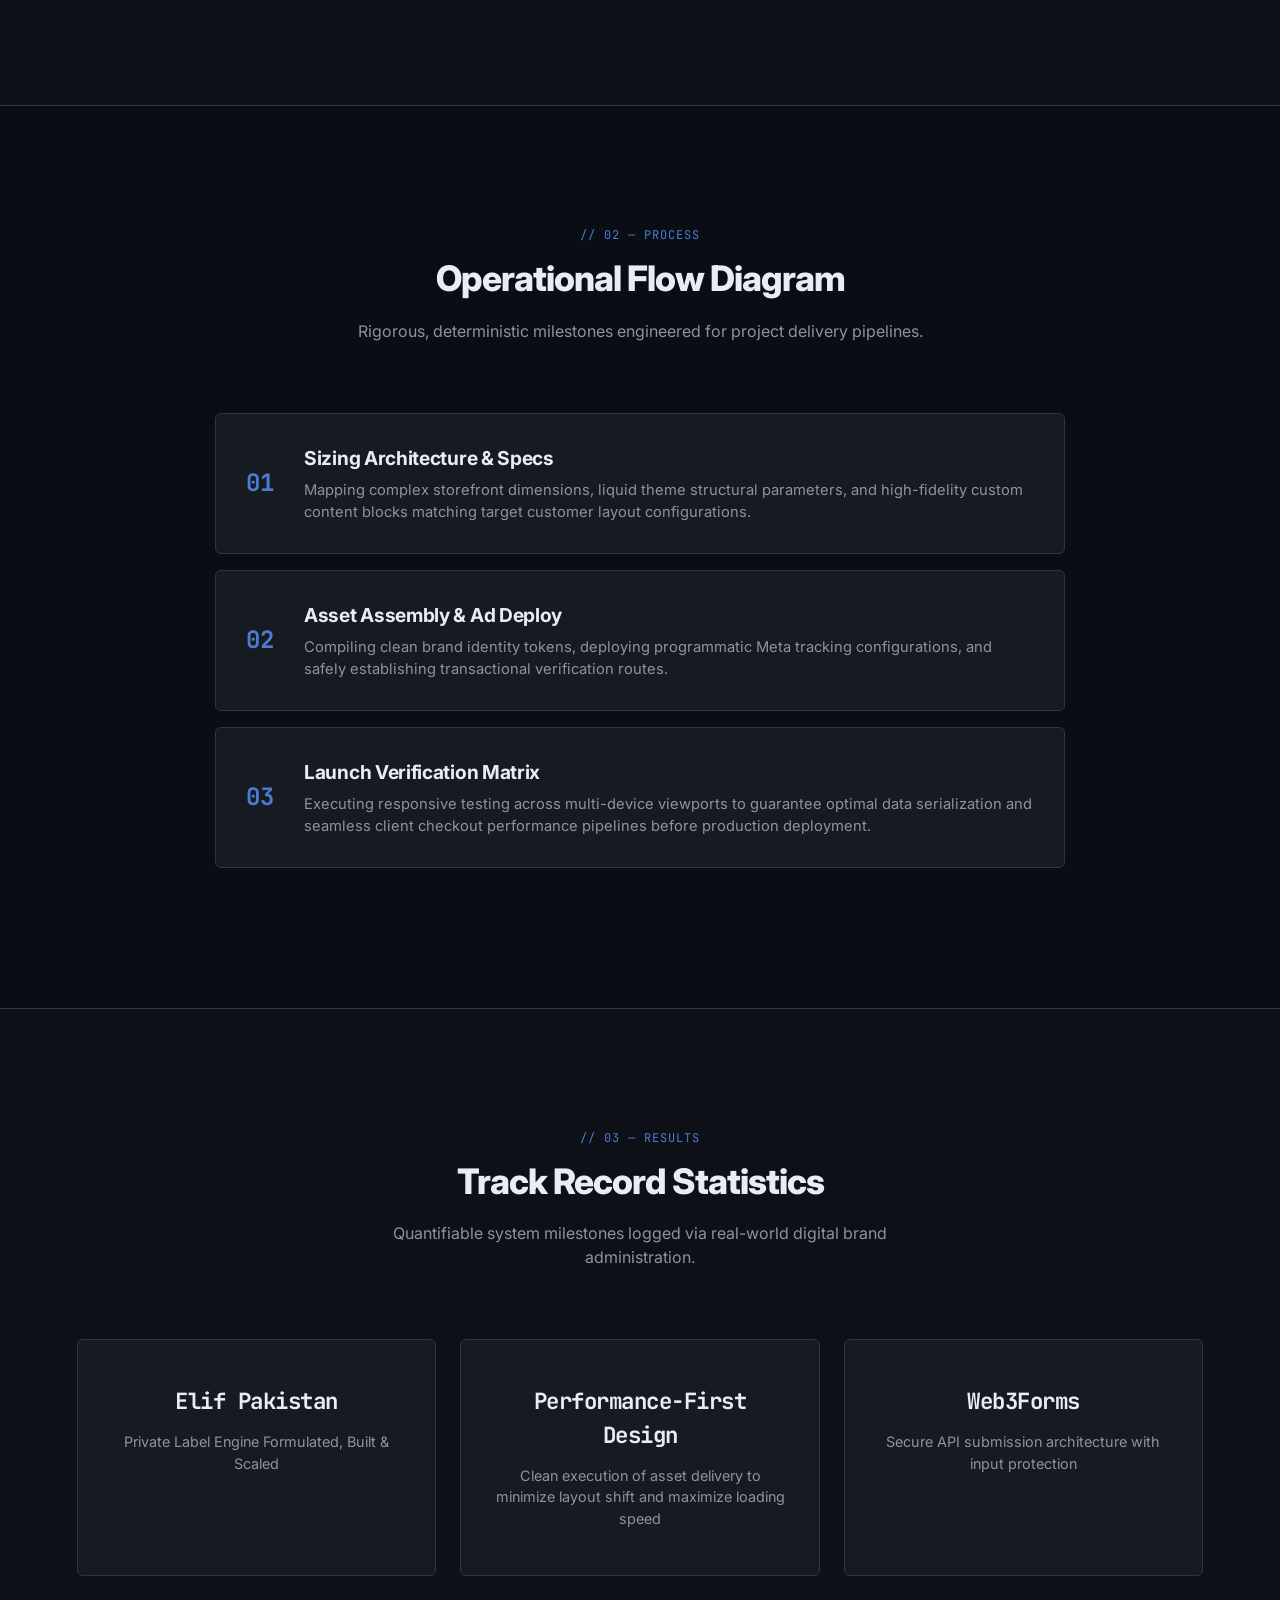
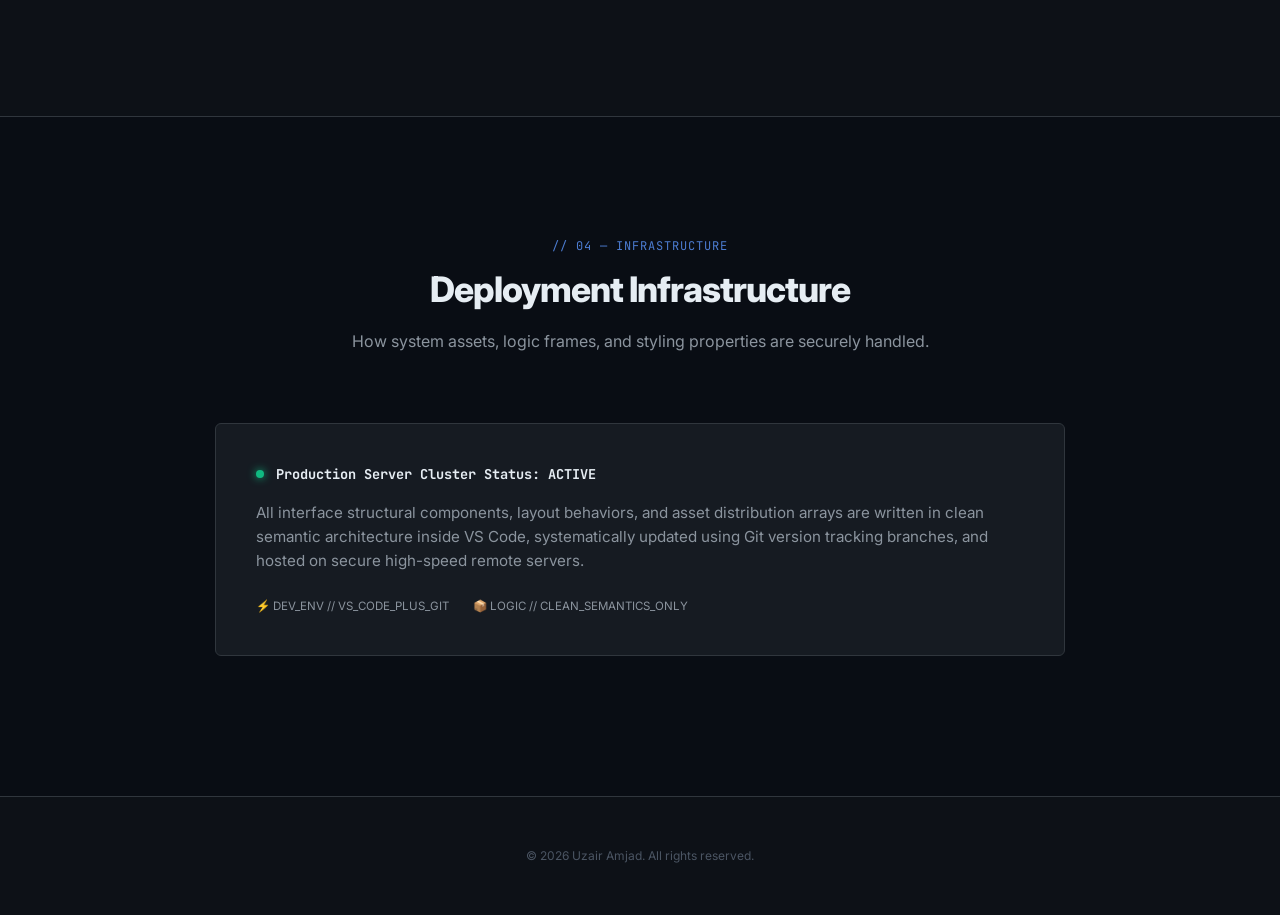
==== commit aeb7a8e5: "Update index.html" ====
--- a/index.html
+++ b/index.html
@@ -4,6 +4,12 @@
     <meta charset="UTF-8">
     <meta name="viewport" content="width=device-width, initial-scale=1.0">
     <title>Uzair Amjad | Software Engineer & Paid Acquisition</title>
+    <meta name="description" content="Uzair Amjad builds high-converting Shopify stores, performance-driven Meta ad funnels, and custom web applications for growth-focused digital brands.">
+    <meta name="theme-color" content="#0D1117">
+    <meta property="og:title" content="Uzair Amjad | Software Engineer & Paid Acquisition">
+    <meta property="og:description" content="High-converting Shopify stores, Meta ad funnels, and custom web applications for digital brands.">
+    <meta property="og:type" content="website">
+    <link rel="icon" href="data:image/svg+xml,%3Csvg xmlns='http://www.w3.org/2000/svg' viewBox='0 0 32 32'%3E%3Crect width='32' height='32' rx='6' fill='%230D1117'/%3E%3Ctext x='16' y='22' font-family='monospace' font-size='18' font-weight='700' fill='%234C7CD1' text-anchor='middle'%3EU%3C/text%3E%3C/svg%3E">
     <link rel="preconnect" href="https://fonts.googleapis.com">
     <link rel="preconnect" href="https://fonts.gstatic.com" crossorigin>
     <link href="https://fonts.googleapis.com/css2?family=Inter:wght@300;400;500;600;700;800&family=JetBrains+Mono:wght@400;500;700&display=swap" rel="stylesheet">
@@ -11,33 +17,34 @@
     <link rel="stylesheet" href="index.css">
 </head>
 <body>
-    <div class="matrix-grid-bg"></div>
-    <div class="ambient-glow"></div>
+    <div class="matrix-grid-bg" aria-hidden="true"></div>
+    <div class="ambient-glow" aria-hidden="true"></div>
 
     <header class="navbar" data-aos="fade-down" data-aos-duration="1000">
-        <a href="index.html" class="logo"><span class="logo-token"></span> Uzair<span>.</span></a>
-        
-        <button class="menu-toggle" aria-label="Toggle navigation" onclick="toggleMenu()">
+        <a href="index.html" class="logo"><span class="logo-token" aria-hidden="true"></span> Uzair<span>.</span></a>
+
+        <button class="menu-toggle" aria-label="Toggle navigation" aria-expanded="false" aria-controls="primary-nav" onclick="toggleMenu()">
             <span class="bar"></span>
             <span class="bar"></span>
             <span class="bar"></span>
         </button>
 
-        <nav class="nav-container">
+        <nav class="nav-container" id="primary-nav" aria-label="Primary">
             <button class="menu-close" aria-label="Close navigation" onclick="toggleMenu()">×</button>
             <ul class="nav-links">
-                <li><a href="index.html#services" onclick="closeMenu()">Expertise</a></li>
-                <li><a href="toolkit.html" onclick="closeMenu()">Toolkit</a></li>
-                <li><a href="projects.html" onclick="closeMenu()">Projects</a></li>
-                <li><a href="contact.html" class="nav-btn" onclick="closeMenu()">Contact Us</a></li>
+                <li><a href="index.html#services" class="active-link">Expertise</a></li>
+                <li><a href="toolkit.html">Toolkit</a></li>
+                <li><a href="projects.html">Projects</a></li>
+                <li><a href="contact.html" class="nav-btn">Contact Us</a></li>
             </ul>
         </nav>
     </header>
 
+    <main>
     <section class="hero">
         <div class="hero-content">
             <div class="badge" data-aos="fade-up" data-aos-duration="800">
-                <span class="badge-dot"></span> SECURE ENGINE INITIALIZED 
+                <span class="badge-dot" aria-hidden="true"></span> SECURE ENGINE INITIALIZED
             </div>
             <h1 data-aos="fade-up" data-aos-delay="150" data-aos-duration="900">Engineering High-Converting Stores & Digital Systems</h1>
             <p class="hero-desc" data-aos="fade-up" data-aos-delay="300" data-aos-duration="900">Executing clean modular architectures, scalable private label infrastructures, performance-driven Meta ad allocation funnels, and optimized custom web ecosystems.</p>
@@ -50,32 +57,32 @@
 
     <section id="services" class="section">
         <div class="section-header" data-aos="fade-up" data-aos-duration="1000">
-            <span class="section-index"></span>
+            <span class="section-index">// 01 — CAPABILITIES</span>
             <h2>Capabilities Matrix</h2>
             <p>Monetizable infrastructure and growth mechanics tailored for high-end digital brands.</p>
         </div>
         <div class="services-grid">
             <div class="service-card" data-aos="fade-up" data-aos-delay="100" data-aos-duration="800">
-                <div class="card-meta"></div>
-                <div class="service-icon icon-green">🛍️</div>
+                <div class="card-meta">SHOPIFY_ARCH</div>
+                <div class="service-icon icon-green" aria-hidden="true">🛍️</div>
                 <h3>Shopify Architecture</h3>
                 <p>Private label store setup, advanced theme modifications, conversion trajectory optimizations, and structured e-commerce layouts.</p>
             </div>
             <div class="service-card" data-aos="fade-up" data-aos-delay="200" data-aos-duration="800">
-                <div class="card-meta"></div>
-                <div class="service-icon icon-blue">🎯</div>
+                <div class="card-meta">META_PIXEL</div>
+                <div class="service-icon icon-blue" aria-hidden="true">🎯</div>
                 <h3>Meta Ads Marketing</h3>
                 <p>Audience profile targeting matrices, programmatic creative scaling strategies, strict budget pacing, and clean pixel data tracking pipelines.</p>
             </div>
             <div class="service-card" data-aos="fade-up" data-aos-delay="300" data-aos-duration="800">
-                <div class="card-meta"></div>
-                <div class="service-icon icon-purple">🎨</div>
+                <div class="card-meta">CANVA_KIT</div>
+                <div class="service-icon icon-purple" aria-hidden="true">🎨</div>
                 <h3>Canva Asset Design</h3>
                 <p>Constructing high-retention corporate brand blueprints, responsive product matrices, custom carousels, and high-click ad creative assets.</p>
             </div>
             <div class="service-card" data-aos="fade-up" data-aos-delay="400" data-aos-duration="800">
-                <div class="card-meta"></div>
-                <div class="service-icon icon-indigo">💻</div>
+                <div class="card-meta">WEBDEV_STACK</div>
+                <div class="service-icon icon-indigo" aria-hidden="true">💻</div>
                 <h3>Web Dev & Applications</h3>
                 <p>Engineering performant multi-page client systems and highly responsive frontends decoupled over asynchronous data handling layers.</p>
             </div>
@@ -84,7 +91,7 @@
 
     <section class="section bg-alt">
         <div class="section-header" data-aos="fade-up" data-aos-duration="1000">
-            <span class="section-index"></span>
+            <span class="section-index">// 02 — PROCESS</span>
             <h2>Operational Flow Diagram</h2>
             <p>Rigorous, deterministic milestones engineered for project delivery pipelines.</p>
         </div>
@@ -115,7 +122,7 @@
 
     <section class="section">
         <div class="section-header" data-aos="fade-up" data-aos-duration="1000">
-            <span class="section-index"></span>
+            <span class="section-index">// 03 — RESULTS</span>
             <h2>Track Record Statistics</h2>
             <p>Quantifiable system milestones logged via real-world digital brand administration.</p>
         </div>
@@ -137,13 +144,13 @@
 
     <section class="section bg-alt">
         <div class="section-header" data-aos="fade-up" data-aos-duration="1000">
-            <span class="section-index"></span>
+            <span class="section-index">// 04 — INFRASTRUCTURE</span>
             <h2>Deployment Infrastructure</h2>
             <p>How system assets, logic frames, and styling properties are securely handled.</p>
         </div>
         <div class="github-card" data-aos="fade-up" data-aos-duration="900">
             <div class="gh-header">
-                <div class="gh-indicator"></div>
+                <div class="gh-indicator" aria-hidden="true"></div>
                 <h4>Production Server Cluster Status: ACTIVE</h4>
             </div>
             <p class="gh-text">All interface structural components, layout behaviors, and asset distribution arrays are written in clean semantic architecture inside VS Code, systematically updated using Git version tracking branches, and hosted on secure high-speed remote servers.</p>
@@ -153,6 +160,7 @@
             </div>
         </div>
     </section>
+    </main>
 
     <footer class="footer">
         <p>© 2026 Uzair Amjad. All rights reserved.</p>
@@ -161,4 +169,4 @@
     <script src="https://unpkg.com/aos@next/dist/aos.js"></script>
     <script src="script.js"></script>
 </body>
-</html>+</html>
--- a/index.css
+++ b/index.css
@@ -566,9 +566,39 @@
   .nav-container.active { right: 0; }
   .nav-links { flex-direction: column; align-items: flex-start; gap: 28px; width: 100%; }
   .nav-links a { font-size: 1rem; width: 100%; display: block; }
-  .nav-btn { text-align: center; margin-top: 12px; width: 100%; }
+  
+  .nav-container .nav-btn {
+    background: transparent !important;
+    border: none !important;
+    padding: 0 !important;
+    color: var(--text-muted) !important;
+    font-size: 1rem !important;
+    font-family: var(--font-mono) !important;
+    font-weight: 500 !important;
+    text-align: left !important;
+    margin-top: 0 !important;
+    width: auto !important;
+    display: block !important;
+  }
+  .nav-container .nav-btn:hover {
+    color: var(--accent-tech) !important;
+  }
+  
   .hero h1 { font-size: 2rem; }
-  .hero-buttons { flex-direction: column; width: 100%; max-width: 280px; }
+  
+  .hero-buttons { 
+    flex-direction: column !important; 
+    align-items: center !important;
+    justify-content: center !important;
+    width: 100% !important; 
+    max-width: 280px !important; 
+    margin: 0 auto !important;
+  }
+  .hero-buttons .btn {
+    width: 100% !important;
+    text-align: center !important;
+  }
+  
   .section { padding: 80px 4% 90px 4%; }
   .workflow-step { flex-direction: column; align-items: flex-start; gap: 12px; padding: 24px; }
   .contact-card h2 { padding: 30px 20px 10px 20px; font-size: 1.4rem; }
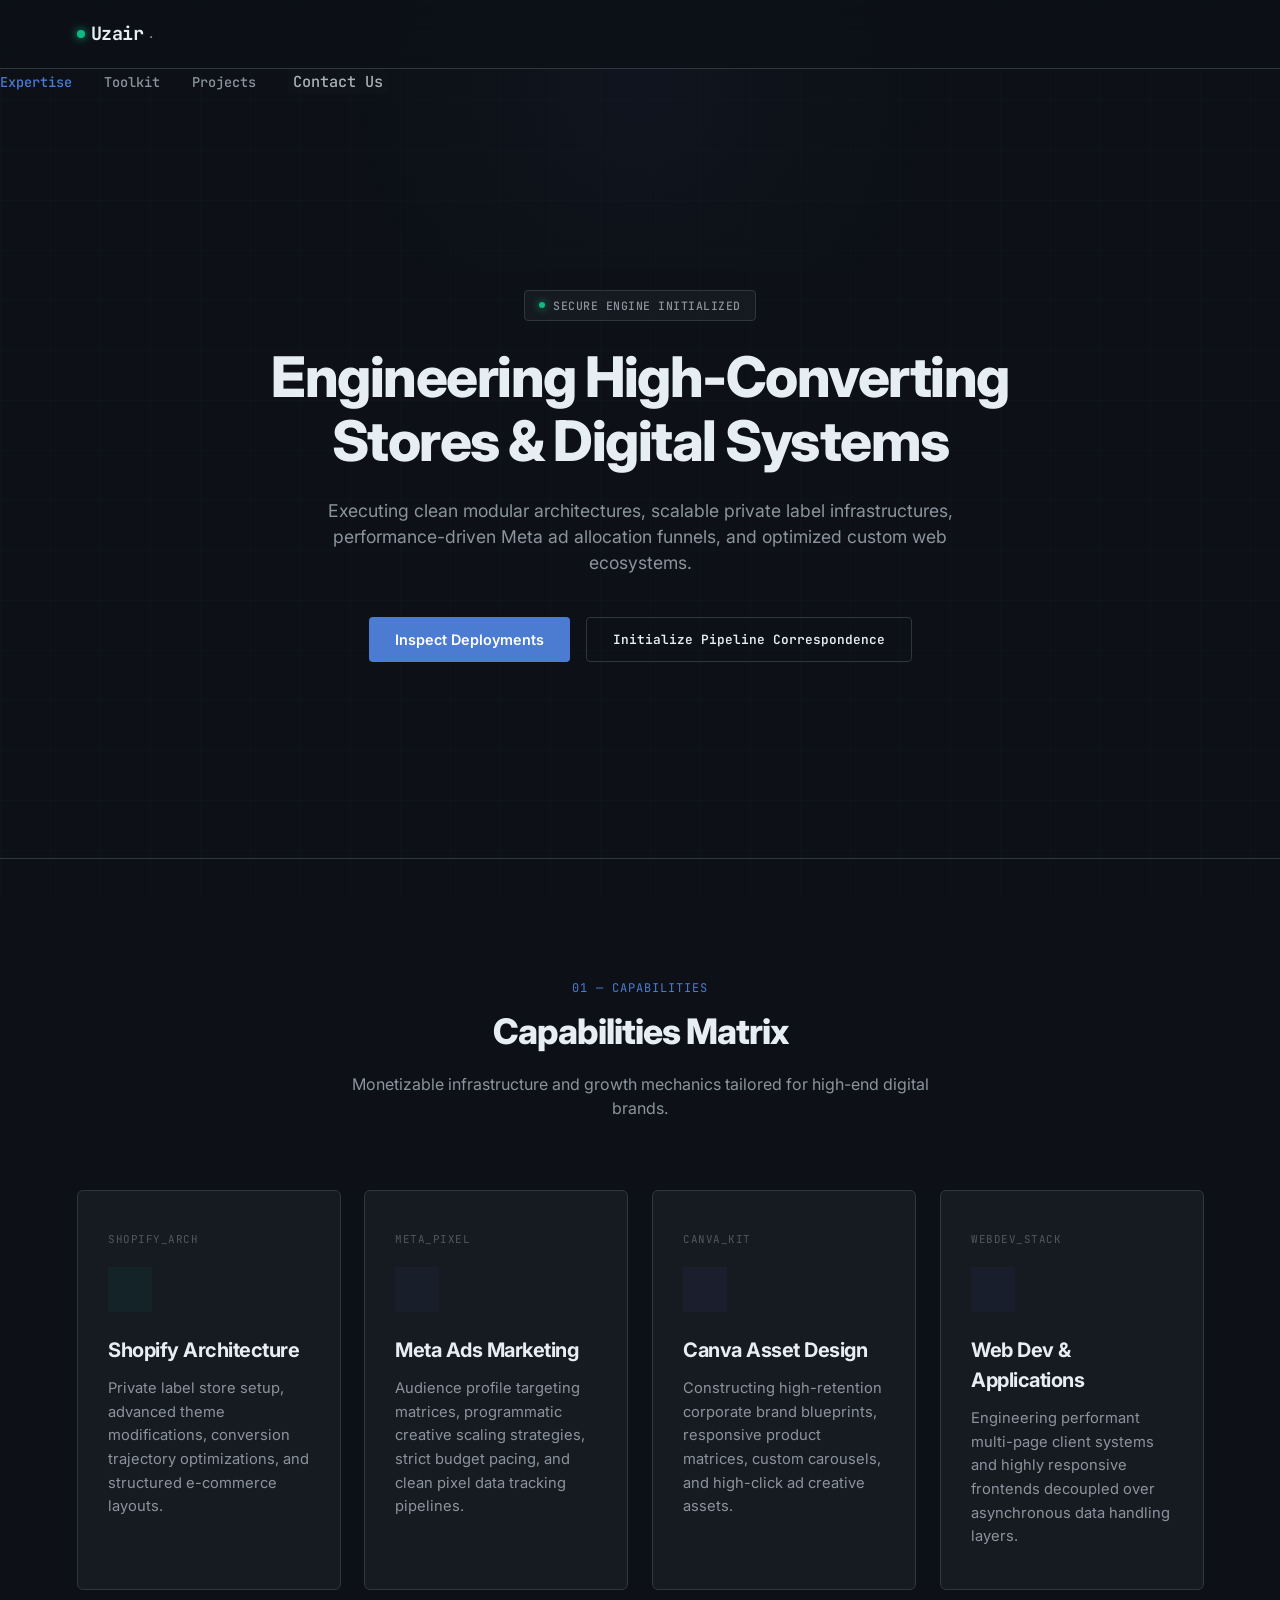
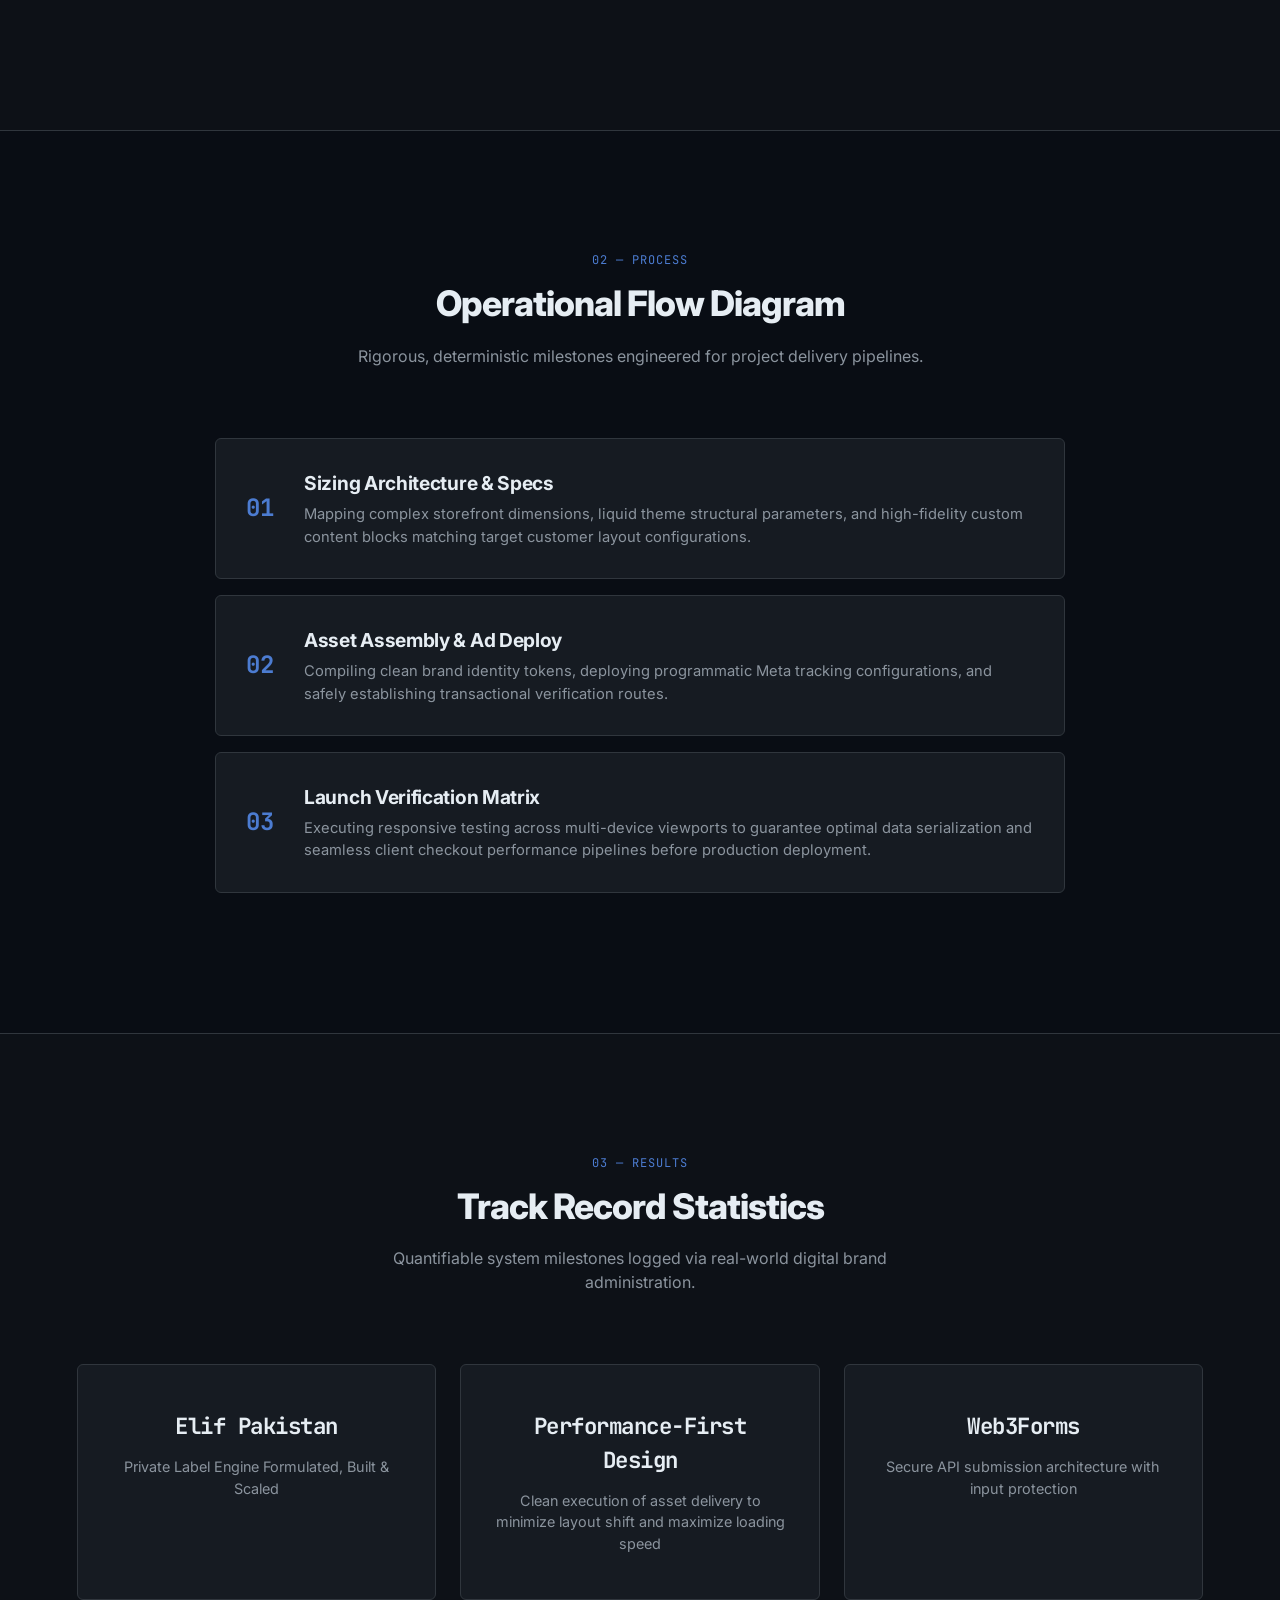
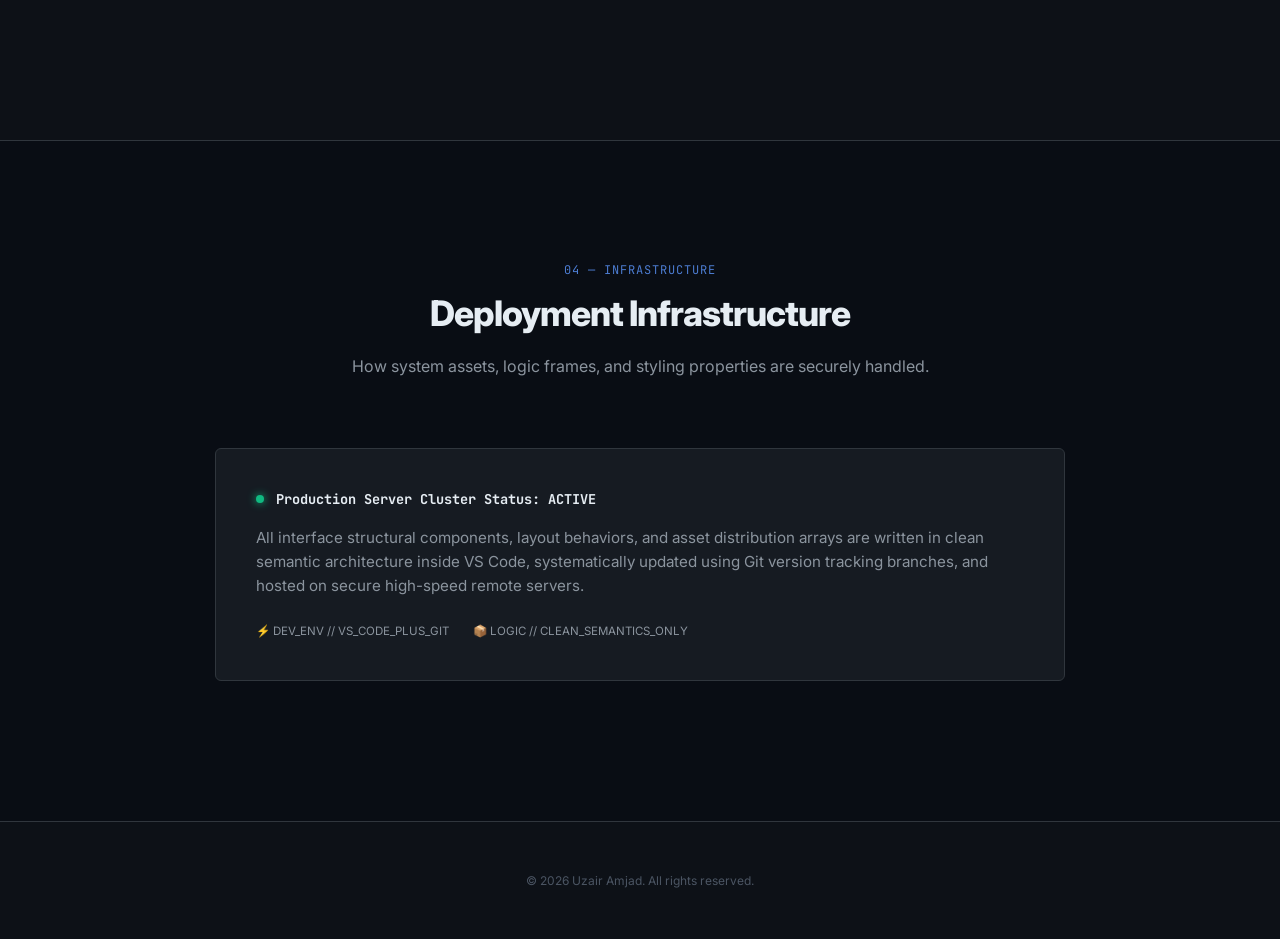
==== commit 6b35cd73: "Update index.html" ====
--- a/index.html
+++ b/index.html
@@ -20,7 +20,8 @@
     <div class="matrix-grid-bg" aria-hidden="true"></div>
     <div class="ambient-glow" aria-hidden="true"></div>
 
-    <header class="navbar" data-aos="fade-down" data-aos-duration="1000">
+    <div class="nav-wrapper" data-aos="fade-down" data-aos-duration="1000">
+        <header class="navbar">
         <a href="index.html" class="logo"><span class="logo-token" aria-hidden="true"></span> Uzair<span>.</span></a>
 
         <button class="menu-toggle" aria-label="Toggle navigation" aria-expanded="false" aria-controls="primary-nav" onclick="toggleMenu()">
@@ -28,7 +29,7 @@
             <span class="bar"></span>
             <span class="bar"></span>
         </button>
-
+    </header>
         <nav class="nav-container" id="primary-nav" aria-label="Primary">
             <button class="menu-close" aria-label="Close navigation" onclick="toggleMenu()">×</button>
             <ul class="nav-links">
@@ -38,7 +39,7 @@
                 <li><a href="contact.html" class="nav-btn">Contact Us</a></li>
             </ul>
         </nav>
-    </header>
+    </div>
 
     <main>
     <section class="hero">
@@ -57,7 +58,7 @@
 
     <section id="services" class="section">
         <div class="section-header" data-aos="fade-up" data-aos-duration="1000">
-            <span class="section-index">// 01 — CAPABILITIES</span>
+            <span class="section-index"> 01 — CAPABILITIES</span>
             <h2>Capabilities Matrix</h2>
             <p>Monetizable infrastructure and growth mechanics tailored for high-end digital brands.</p>
         </div>
@@ -91,7 +92,7 @@
 
     <section class="section bg-alt">
         <div class="section-header" data-aos="fade-up" data-aos-duration="1000">
-            <span class="section-index">// 02 — PROCESS</span>
+            <span class="section-index"> 02 — PROCESS</span>
             <h2>Operational Flow Diagram</h2>
             <p>Rigorous, deterministic milestones engineered for project delivery pipelines.</p>
         </div>
@@ -122,7 +123,7 @@
 
     <section class="section">
         <div class="section-header" data-aos="fade-up" data-aos-duration="1000">
-            <span class="section-index">// 03 — RESULTS</span>
+            <span class="section-index"> 03 — RESULTS</span>
             <h2>Track Record Statistics</h2>
             <p>Quantifiable system milestones logged via real-world digital brand administration.</p>
         </div>
@@ -144,7 +145,7 @@
 
     <section class="section bg-alt">
         <div class="section-header" data-aos="fade-up" data-aos-duration="1000">
-            <span class="section-index">// 04 — INFRASTRUCTURE</span>
+            <span class="section-index"> 04 — INFRASTRUCTURE</span>
             <h2>Deployment Infrastructure</h2>
             <p>How system assets, logic frames, and styling properties are securely handled.</p>
         </div>
--- a/index.css
+++ b/index.css
@@ -16,12 +16,32 @@
   font-family: 'Inter', sans-serif;
   scroll-behavior: smooth;
 }
+html {
+  -webkit-text-size-adjust: 100%;
+}
 body {
   background-color: var(--bg-dark);
   color: var(--text-main);
   line-height: 1.5;
   overflow-x: hidden;
-}
+  min-height: 100vh;
+}
+img, svg {
+  max-width: 100%;
+  display: block;
+}
+
+/* Accessible focus states — always visible for keyboard users */
+a:focus-visible,
+button:focus-visible,
+input:focus-visible,
+select:focus-visible,
+textarea:focus-visible {
+  outline: 2px solid var(--accent-tech);
+  outline-offset: 3px;
+  border-radius: 4px;
+}
+
 .matrix-grid-bg {
   position: fixed;
   top: 0;
@@ -64,8 +84,18 @@
   letter-spacing: -0.5px;
   text-decoration: none;
   color: var(--text-main);
-}
-.logo-token { color: var(--accent-tech); }
+  display: inline-flex;
+  align-items: center;
+  gap: 6px;
+}
+.logo-token {
+  width: 8px;
+  height: 8px;
+  border-radius: 50%;
+  background: var(--accent-growth);
+  box-shadow: 0 0 8px var(--accent-growth);
+  display: inline-block;
+}
 .logo span { color: var(--text-muted); font-weight: 400; font-size: 0.95rem; }
 .nav-links {
   display: flex;
@@ -103,6 +133,7 @@
   border: none;
   color: var(--text-main);
   cursor: pointer;
+  padding: 8px;
 }
 .menu-toggle .bar {
   display: block;
@@ -112,6 +143,27 @@
   background-color: var(--text-main);
   transition: all 0.3s ease;
 }
+.menu-toggle[aria-expanded="true"] .bar:nth-child(1) { transform: translateY(6px) rotate(45deg); }
+.menu-toggle[aria-expanded="true"] .bar:nth-child(2) { opacity: 0; }
+.menu-toggle[aria-expanded="true"] .bar:nth-child(3) { transform: translateY(-6px) rotate(-45deg); }
+
+.nav-backdrop {
+  display: none;
+  position: fixed;
+  inset: 0;
+  background: rgba(9, 13, 20, 0.6);
+  backdrop-filter: blur(4px);
+  -webkit-backdrop-filter: blur(4px);
+  z-index: 150;
+  opacity: 0;
+  pointer-events: none;
+  transition: opacity 0.3s ease;
+}
+.nav-backdrop.active {
+  opacity: 1;
+  pointer-events: auto;
+}
+
 .hero {
   min-height: 85vh;
   display: flex;
@@ -145,16 +197,18 @@
   background: var(--accent-growth);
   border-radius: 50%;
   box-shadow: 0 0 8px var(--accent-growth);
+  flex-shrink: 0;
 }
 .hero h1 {
-  font-size: clamp(2.2rem, 5vw, 3.5rem);
+  font-size: clamp(2rem, 5vw, 3.5rem);
   font-weight: 800;
   line-height: 1.15;
   letter-spacing: -1.5px;
   margin-bottom: 24px;
+  text-wrap: balance;
 }
 .hero-desc {
-  font-size: 1.1rem;
+  font-size: clamp(0.95rem, 2vw, 1.1rem);
   color: var(--text-muted);
   max-width: 720px;
   margin: 0 auto 40px auto;
@@ -163,6 +217,7 @@
   display: flex;
   gap: 16px;
   justify-content: center;
+  flex-wrap: wrap;
 }
 .btn {
   padding: 12px 26px;
@@ -171,6 +226,9 @@
   font-weight: 600;
   font-size: 0.9rem;
   transition: all 0.2s cubic-bezier(0.16, 1, 0.3, 1);
+  display: inline-flex;
+  align-items: center;
+  justify-content: center;
 }
 .btn-primary {
   background: var(--accent-tech);
@@ -183,7 +241,7 @@
 }
 .btn-secondary {
   background: transparent;
-  color: var(--text-primary);
+  color: var(--text-main);
   border: 1px solid var(--border);
   font-family: var(--font-mono);
   font-size: 0.8rem;
@@ -191,6 +249,7 @@
 .btn-secondary:hover {
   background: rgba(48, 54, 61, 0.15);
   border-color: var(--text-muted);
+  transform: translateY(-2px);
 }
 .section {
   padding: 120px 6% 140px 6%;
@@ -215,7 +274,7 @@
   letter-spacing: 1px;
 }
 .section-header h2 {
-  font-size: 2.2rem;
+  font-size: clamp(1.6rem, 4vw, 2.2rem);
   font-weight: 800;
   margin-bottom: 14px;
   letter-spacing: -1px;
@@ -257,6 +316,7 @@
   align-items: center;
   justify-content: center;
   border-radius: 6px;
+  flex-shrink: 0;
 }
 .icon-green { background: rgba(16, 185, 129, 0.05); border: 1px solid rgba(16, 185, 129, 0.15); }
 .icon-blue { background: rgba(76, 124, 209, 0.05); border: 1px solid rgba(76, 124, 209, 0.15); }
@@ -298,6 +358,7 @@
   justify-content: center;
   border-radius: 6px;
   border: 1px solid rgba(76, 124, 209, 0.15);
+  flex-shrink: 0;
 }
 .toolkit-category-card h3 {
   font-size: 1.25rem;
@@ -346,6 +407,7 @@
   font-size: 1.5rem;
   font-weight: 700;
   color: var(--accent-tech);
+  flex-shrink: 0;
 }
 .step-info h3 {
   font-size: 1.2rem;
@@ -401,6 +463,7 @@
   background-color: var(--accent-growth);
   border-radius: 50%;
   box-shadow: 0 0 8px var(--accent-growth);
+  flex-shrink: 0;
 }
 .gh-header h4 {
   font-family: var(--font-mono);
@@ -451,7 +514,7 @@
 .work-info span {
   font-family: var(--font-mono);
   color: var(--text-muted);
-  opacity: 0.5;
+  opacity: 0.7;
   font-size: 0.7rem;
   display: block;
   margin-bottom: 8px;
@@ -469,6 +532,8 @@
 .contact-section {
   display: flex;
   justify-content: center;
+  padding-left: 4%;
+  padding-right: 4%;
 }
 .contact-card {
   background: var(--bg-card);
@@ -492,7 +557,7 @@
 .t-dot:nth-child(2) { background: #FFBD2E; }
 .t-dot:nth-child(3) { background: #27C93F; }
 .term-title { font-family: var(--font-mono); font-size: 0.72rem; color: var(--text-muted); }
-.contact-card h2 { font-size: 1.8rem; font-weight: 800; letter-spacing: -0.5px; padding: 40px 40px 10px 40px; text-align: left; }
+.contact-card h2 { font-size: clamp(1.4rem, 4vw, 1.8rem); font-weight: 800; letter-spacing: -0.5px; padding: 40px 40px 10px 40px; text-align: left; }
 .contact-desc-text { color: var(--text-muted); font-size: 0.95rem; padding: 0 40px 20px 40px; text-align: left; }
 .contact-form {
   width: 100%;
@@ -501,6 +566,16 @@
   flex-direction: column;
   gap: 16px;
 }
+.form-group { display: flex; flex-direction: column; gap: 6px; }
+.form-label {
+  position: absolute;
+  width: 1px;
+  height: 1px;
+  overflow: hidden;
+  clip: rect(0 0 0 0);
+  white-space: nowrap;
+}
+.hidden-honeypot { display: none; }
 .form-input {
   width: 100%;
   padding: 14px 16px;
@@ -512,6 +587,10 @@
   font-size: 0.82rem;
   outline: none;
   transition: all 0.2s ease;
+}
+.form-input::placeholder {
+  color: var(--text-muted);
+  opacity: 0.7;
 }
 .form-input:focus {
   border-color: var(--accent-tech);
@@ -522,10 +601,20 @@
   background-repeat: no-repeat;
   background-position: right 16px center;
   background-size: 14px;
+  cursor: pointer;
 }
 .form-select option { background-color: var(--bg-card); color: var(--text-main); }
 .submit-btn { border: none; cursor: pointer; background: var(--accent-tech); color: #FFFFFF; font-family: var(--font-mono); font-weight: 700; font-size: 0.85rem; border-radius: 4px; padding: 16px; }
 .submit-btn:hover { background: #3563B3; }
+.submit-btn:disabled { opacity: 0.6; cursor: not-allowed; }
+.form-status {
+  font-family: var(--font-mono);
+  font-size: 0.8rem;
+  padding: 0 40px 4px 40px;
+  min-height: 1.2em;
+}
+.form-status.success { color: var(--accent-growth); }
+.form-status.error { color: #f87171; }
 .footer {
   text-align: center;
   padding: 50px;
@@ -564,9 +653,10 @@
     z-index: 200;
   }
   .nav-container.active { right: 0; }
+  .nav-backdrop { display: block; }
   .nav-links { flex-direction: column; align-items: flex-start; gap: 28px; width: 100%; }
   .nav-links a { font-size: 1rem; width: 100%; display: block; }
-  
+
   .nav-container .nav-btn {
     background: transparent !important;
     border: none !important;
@@ -583,28 +673,39 @@
   .nav-container .nav-btn:hover {
     color: var(--accent-tech) !important;
   }
-  
+
   .hero h1 { font-size: 2rem; }
-  
-  .hero-buttons { 
-    flex-direction: column !important; 
+
+  .hero-buttons {
+    flex-direction: column !important;
     align-items: center !important;
     justify-content: center !important;
-    width: 100% !important; 
-    max-width: 280px !important; 
+    width: 100% !important;
+    max-width: 280px !important;
     margin: 0 auto !important;
   }
   .hero-buttons .btn {
     width: 100% !important;
     text-align: center !important;
   }
-  
+
   .section { padding: 80px 4% 90px 4%; }
   .workflow-step { flex-direction: column; align-items: flex-start; gap: 12px; padding: 24px; }
   .contact-card h2 { padding: 30px 20px 10px 20px; font-size: 1.4rem; }
   .contact-desc-text { padding: 0 20px 20px 20px; font-size: 0.88rem; }
   .contact-form { padding: 0 20px 30px 20px; }
-}
+  .form-status { padding: 0 20px 4px 20px; }
+}
+
+@media (max-width: 420px) {
+  .navbar { padding: 14px 4%; }
+  .logo { font-size: 1.05rem; }
+  .section-header h2 { font-size: 1.5rem; }
+  .service-card, .toolkit-category-card { padding: 30px 22px; }
+  .metric-card { padding: 34px 22px; }
+  .github-card { padding: 28px 22px; }
+}
+
 @media (min-width: 768px) {
   .services-grid { grid-template-columns: repeat(2, 1fr); }
   .metrics-grid { grid-template-columns: repeat(3, 1fr); }
@@ -613,6 +714,9 @@
   .services-grid { grid-template-columns: repeat(4, 1fr); }
   .toolkit-grid { grid-template-columns: repeat(3, 1fr); }
   .projects-grid { grid-template-columns: repeat(2, 1fr); }
+}
+@media (min-width: 1440px) {
+  .navbar, .section { padding-left: 8%; padding-right: 8%; }
 }
 
 .service-card, .work-card, .toolkit-category-card {
@@ -647,4 +751,24 @@
 .kinetic-backdrop-blur.active {
   opacity: 1 !important;
   pointer-events: auto !important;
-}+}
+
+/* Respect users who prefer reduced motion */
+@media (prefers-reduced-motion: reduce) {
+  *, *::before, *::after {
+    animation-duration: 0.001ms !important;
+    animation-iteration-count: 1 !important;
+    transition-duration: 0.001ms !important;
+    scroll-behavior: auto !important;
+  }
+  .service-card, .work-card, .toolkit-category-card {
+    transform: none !important;
+  }
+}
+
+/* Disable the 3D tilt / expand-on-click effect on touch devices — it only makes sense with a mouse */
+@media (hover: none) and (pointer: coarse) {
+  .service-card, .work-card, .toolkit-category-card {
+    transform: none !important;
+  }
+}
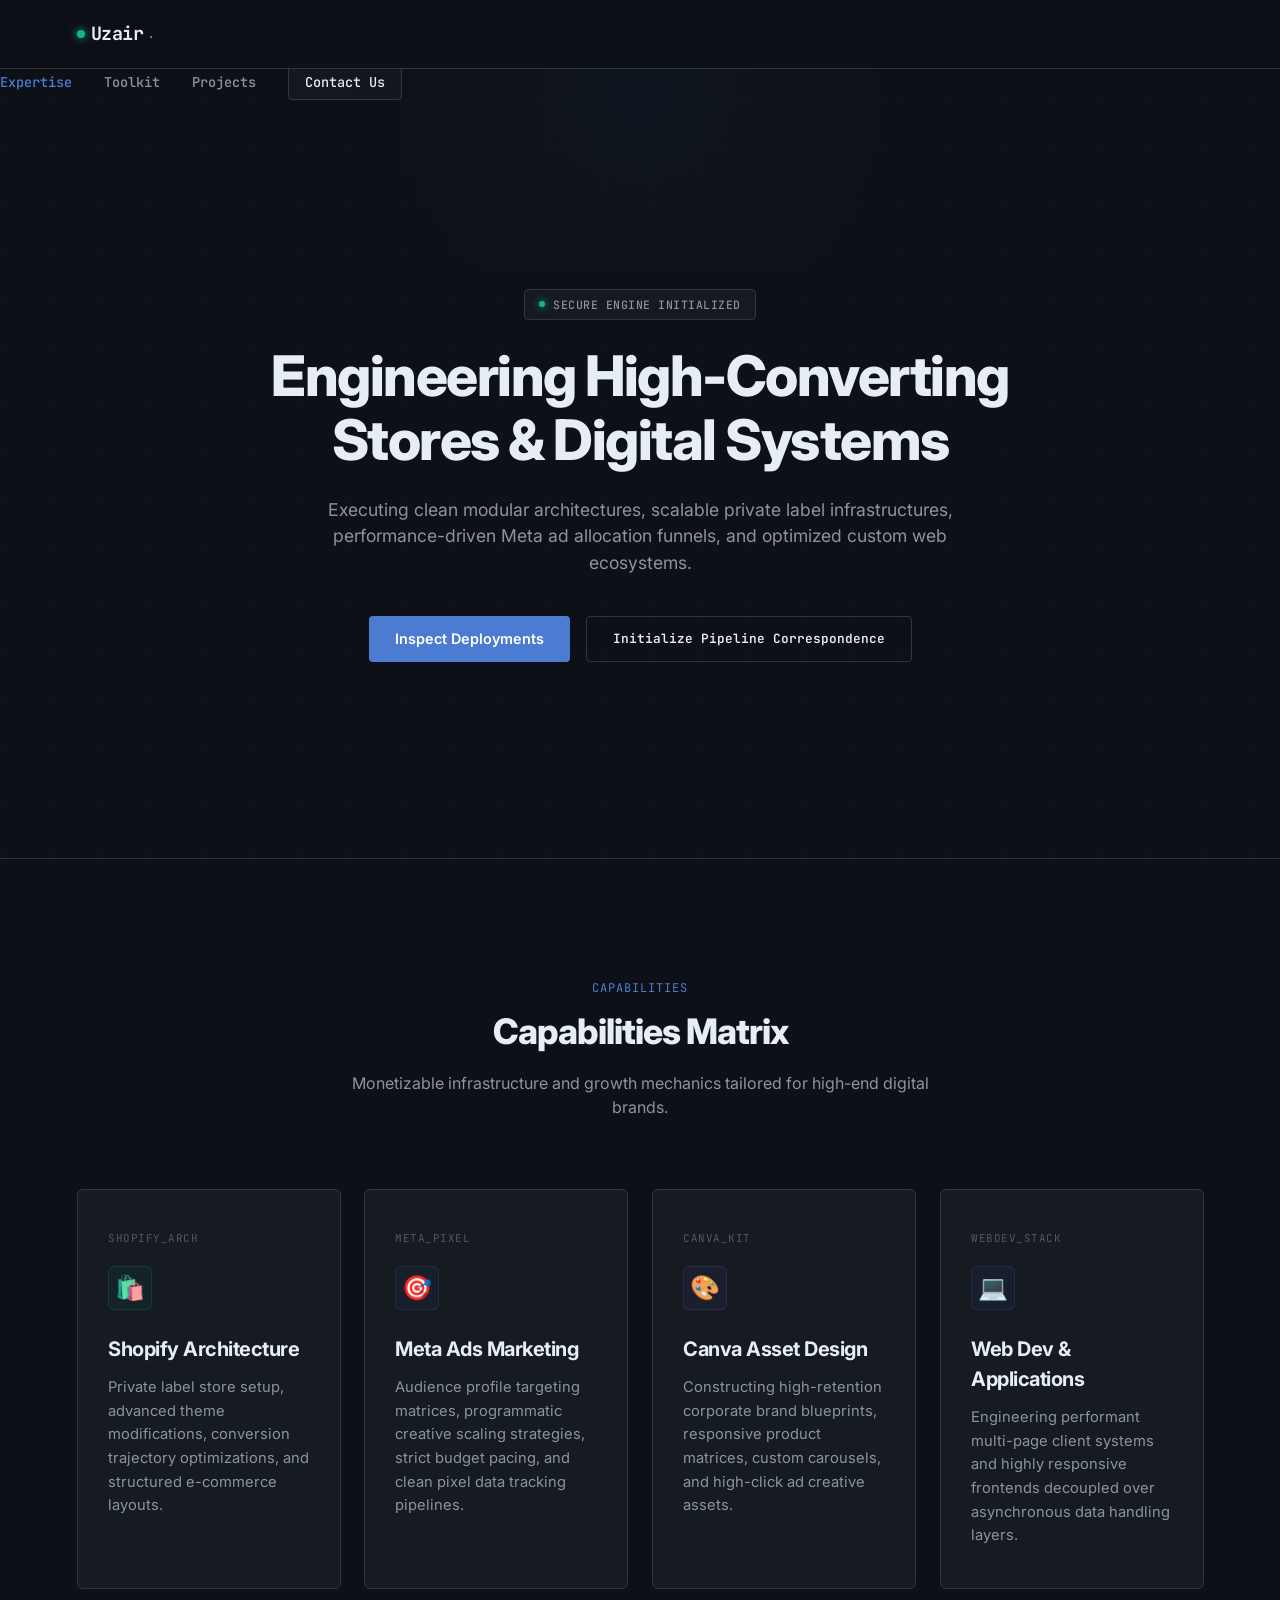
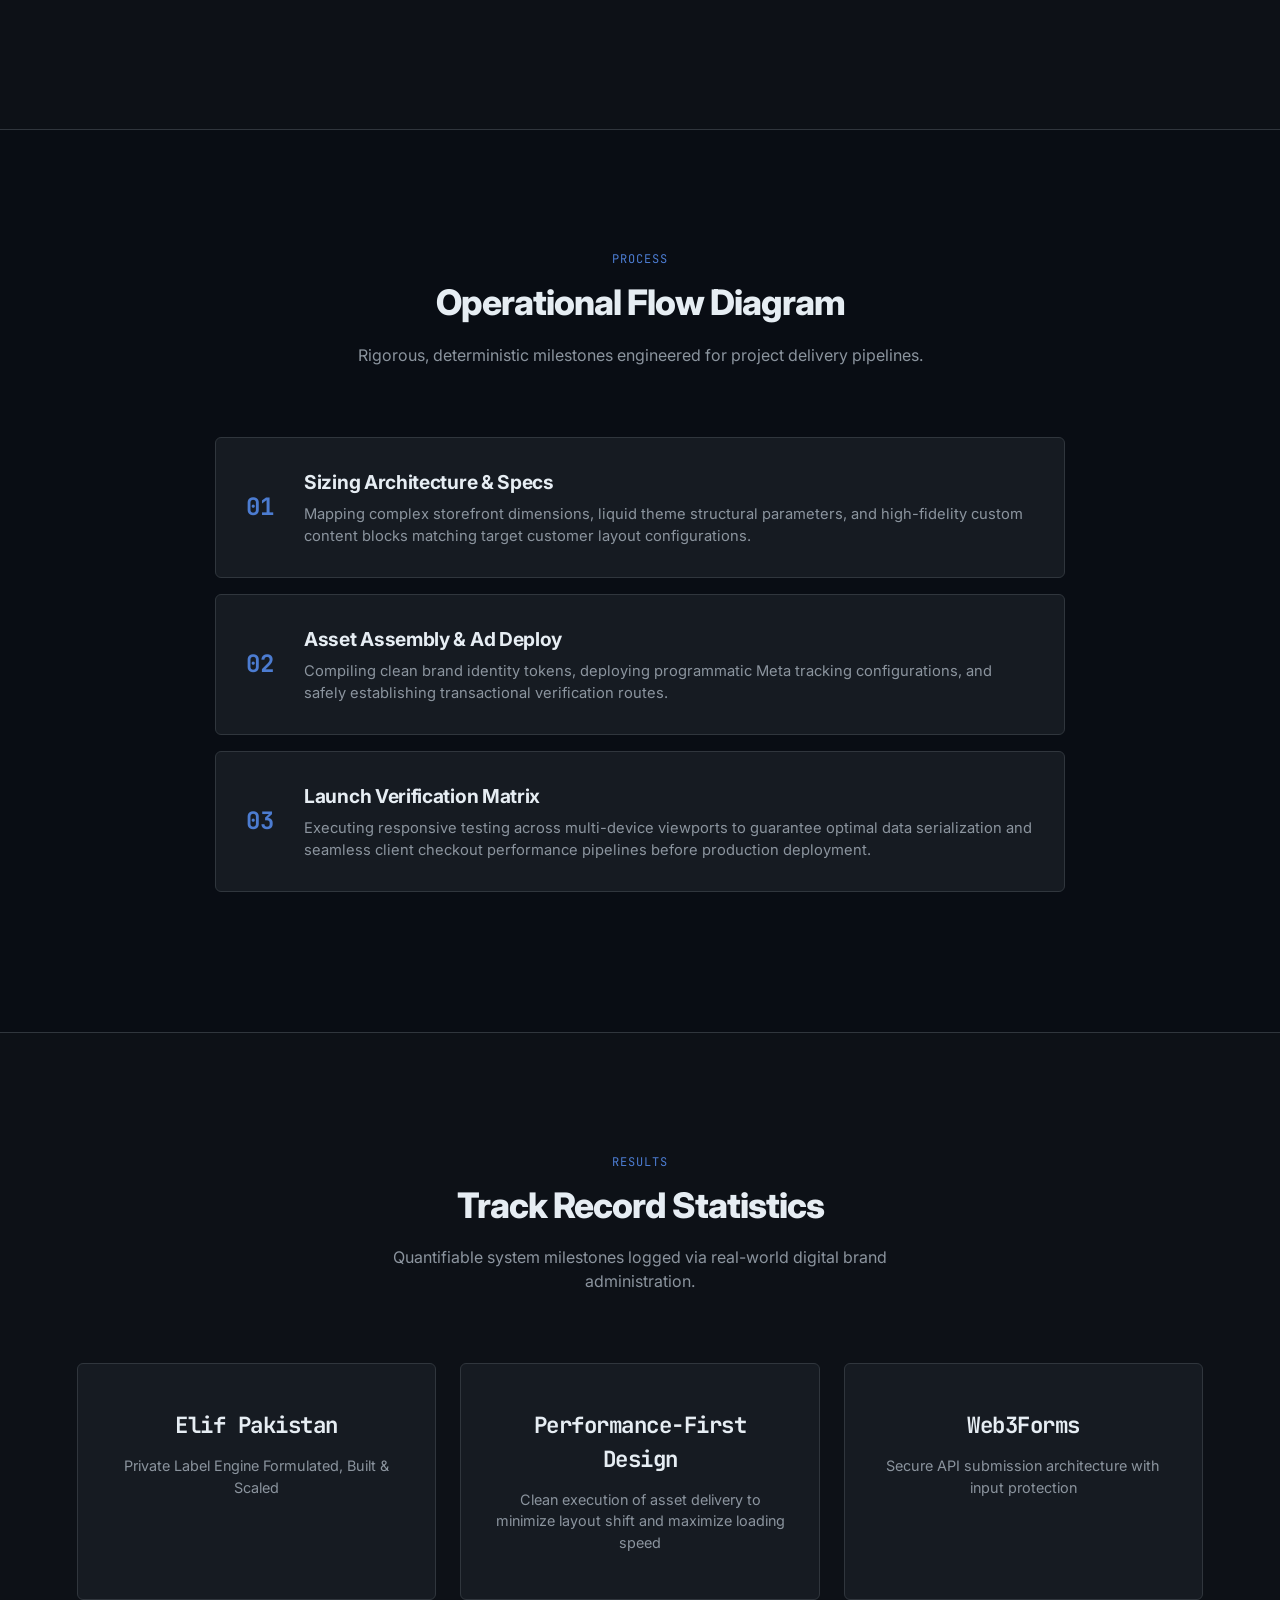
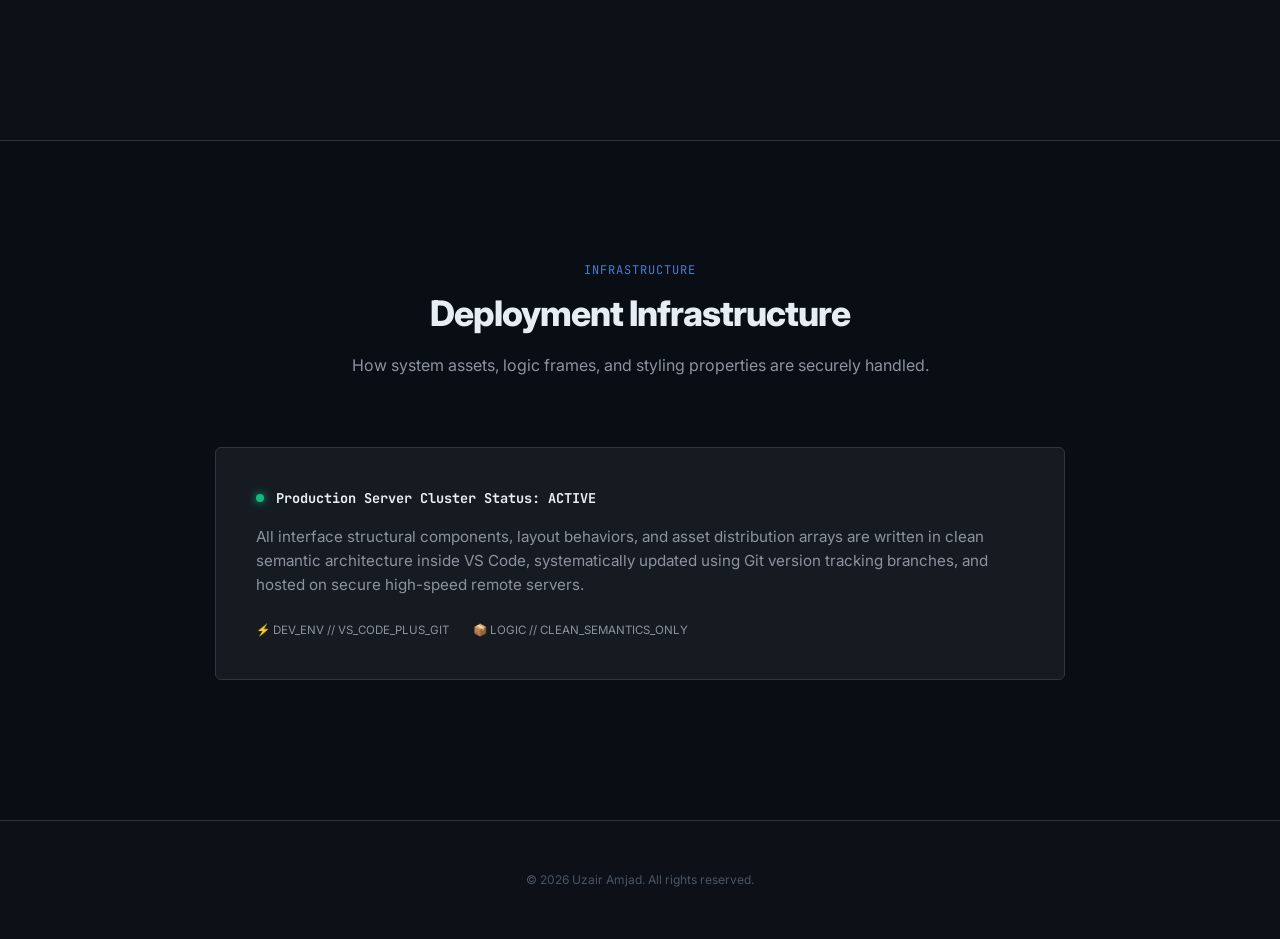
==== commit 8b1f3e7d: "Update index.html" ====
--- a/index.html
+++ b/index.html
@@ -58,7 +58,7 @@
 
     <section id="services" class="section">
         <div class="section-header" data-aos="fade-up" data-aos-duration="1000">
-            <span class="section-index"> 01 — CAPABILITIES</span>
+            <span class="section-index">  CAPABILITIES</span>
             <h2>Capabilities Matrix</h2>
             <p>Monetizable infrastructure and growth mechanics tailored for high-end digital brands.</p>
         </div>
@@ -92,7 +92,7 @@
 
     <section class="section bg-alt">
         <div class="section-header" data-aos="fade-up" data-aos-duration="1000">
-            <span class="section-index"> 02 — PROCESS</span>
+            <span class="section-index"> PROCESS</span>
             <h2>Operational Flow Diagram</h2>
             <p>Rigorous, deterministic milestones engineered for project delivery pipelines.</p>
         </div>
@@ -123,7 +123,7 @@
 
     <section class="section">
         <div class="section-header" data-aos="fade-up" data-aos-duration="1000">
-            <span class="section-index"> 03 — RESULTS</span>
+            <span class="section-index">  RESULTS</span>
             <h2>Track Record Statistics</h2>
             <p>Quantifiable system milestones logged via real-world digital brand administration.</p>
         </div>
@@ -145,7 +145,7 @@
 
     <section class="section bg-alt">
         <div class="section-header" data-aos="fade-up" data-aos-duration="1000">
-            <span class="section-index"> 04 — INFRASTRUCTURE</span>
+            <span class="section-index">  INFRASTRUCTURE</span>
             <h2>Deployment Infrastructure</h2>
             <p>How system assets, logic frames, and styling properties are securely handled.</p>
         </div>
